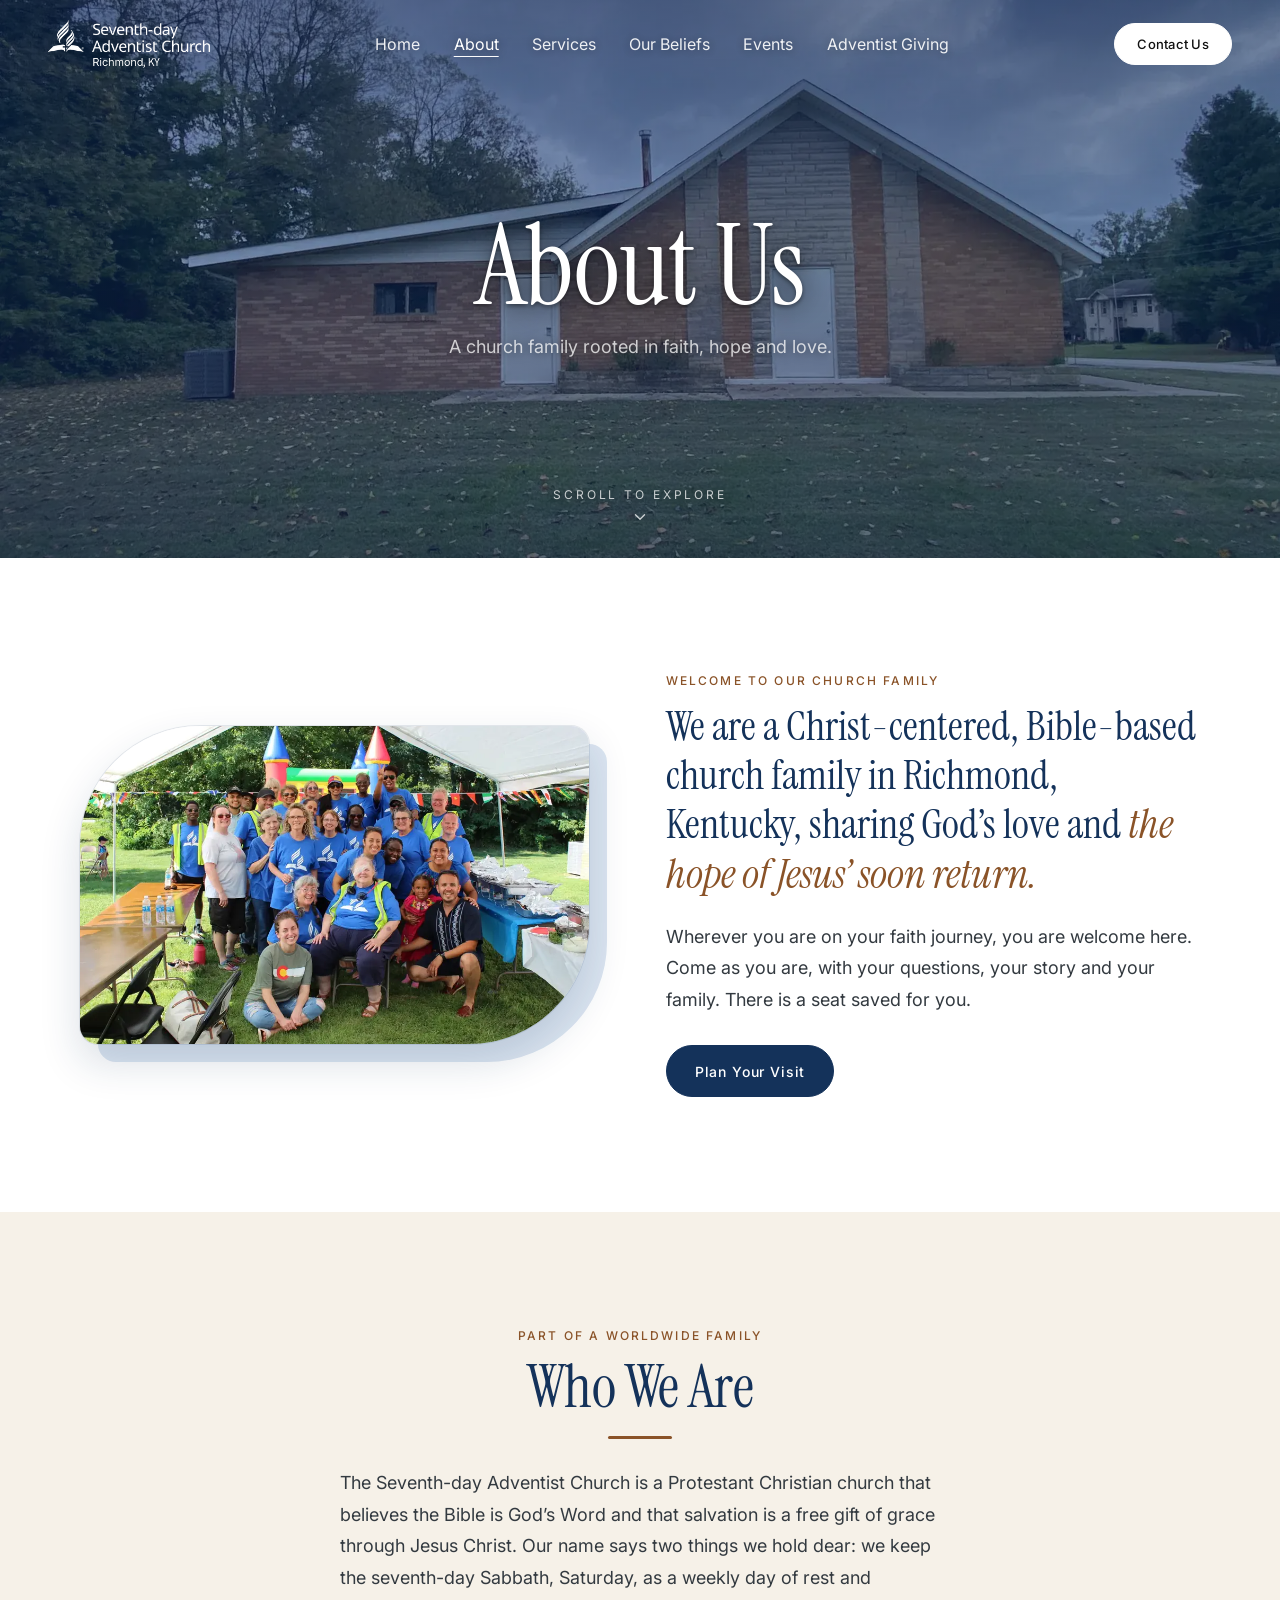
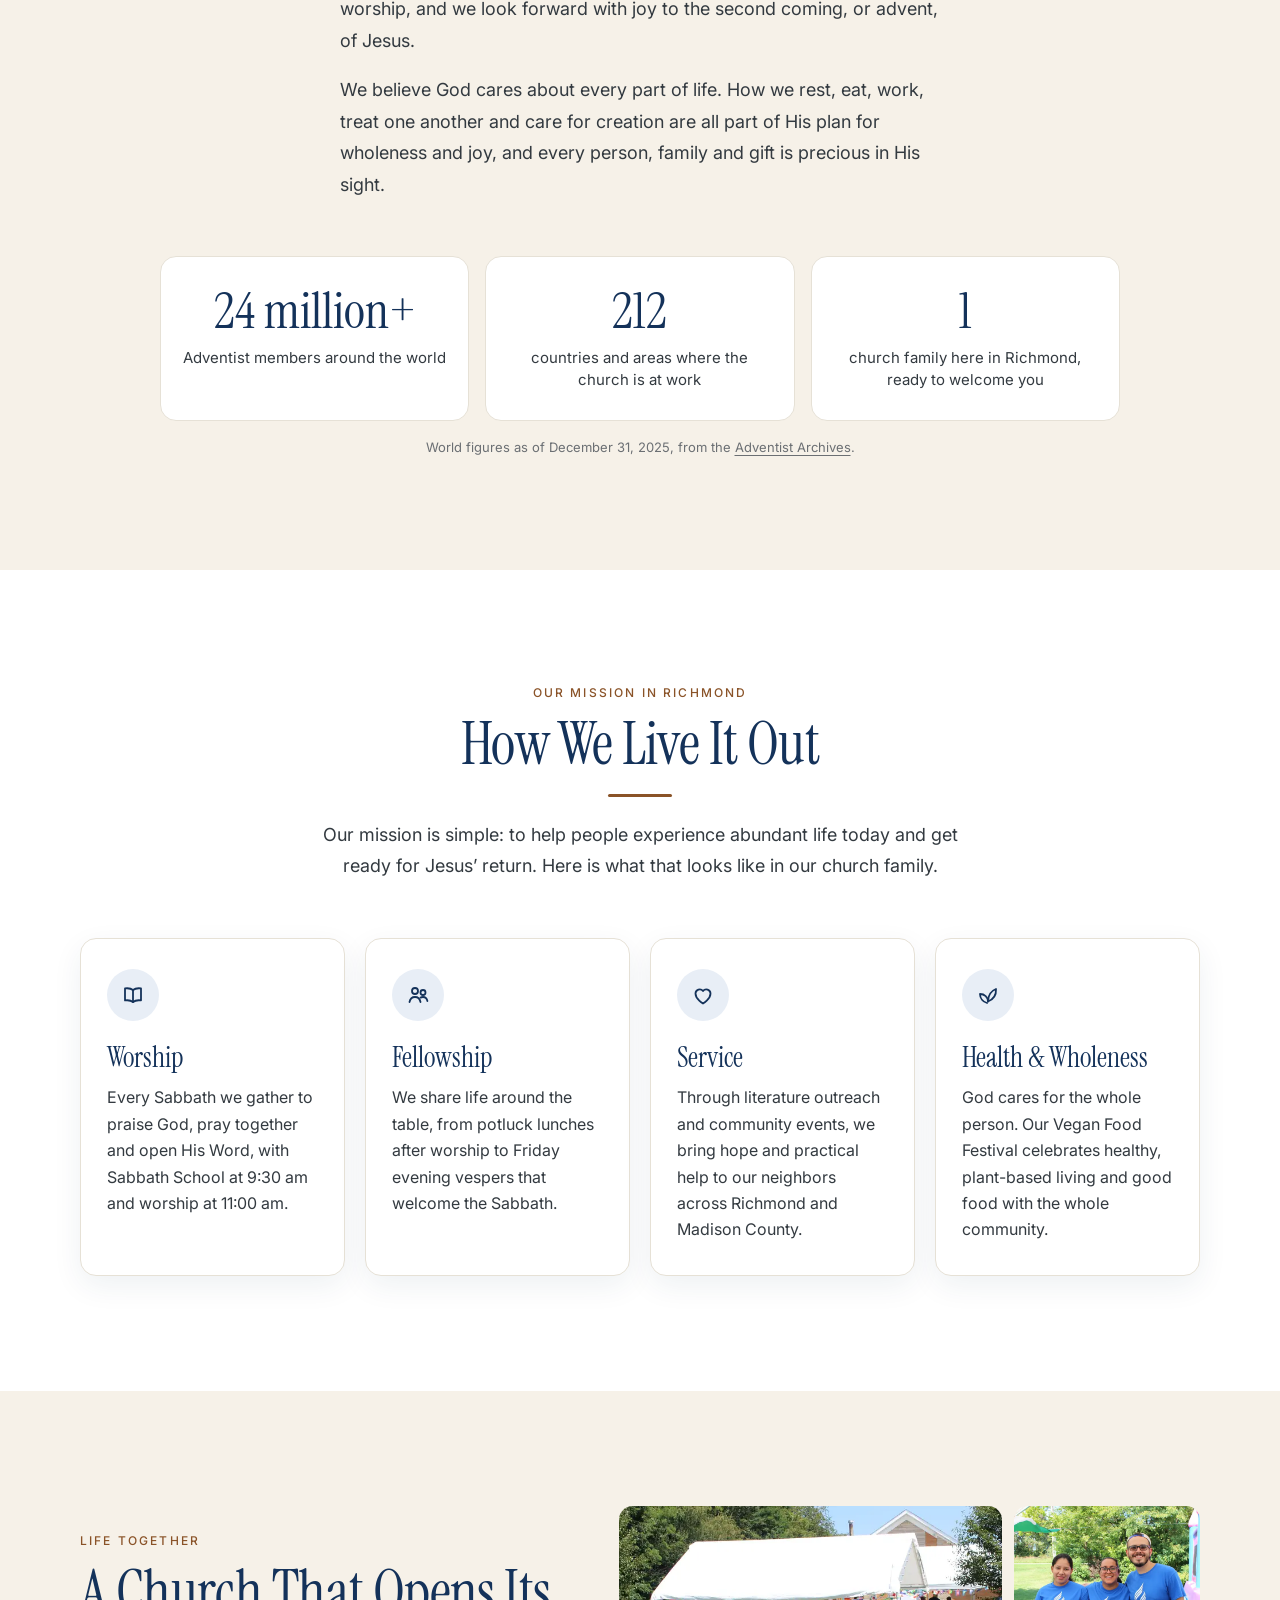
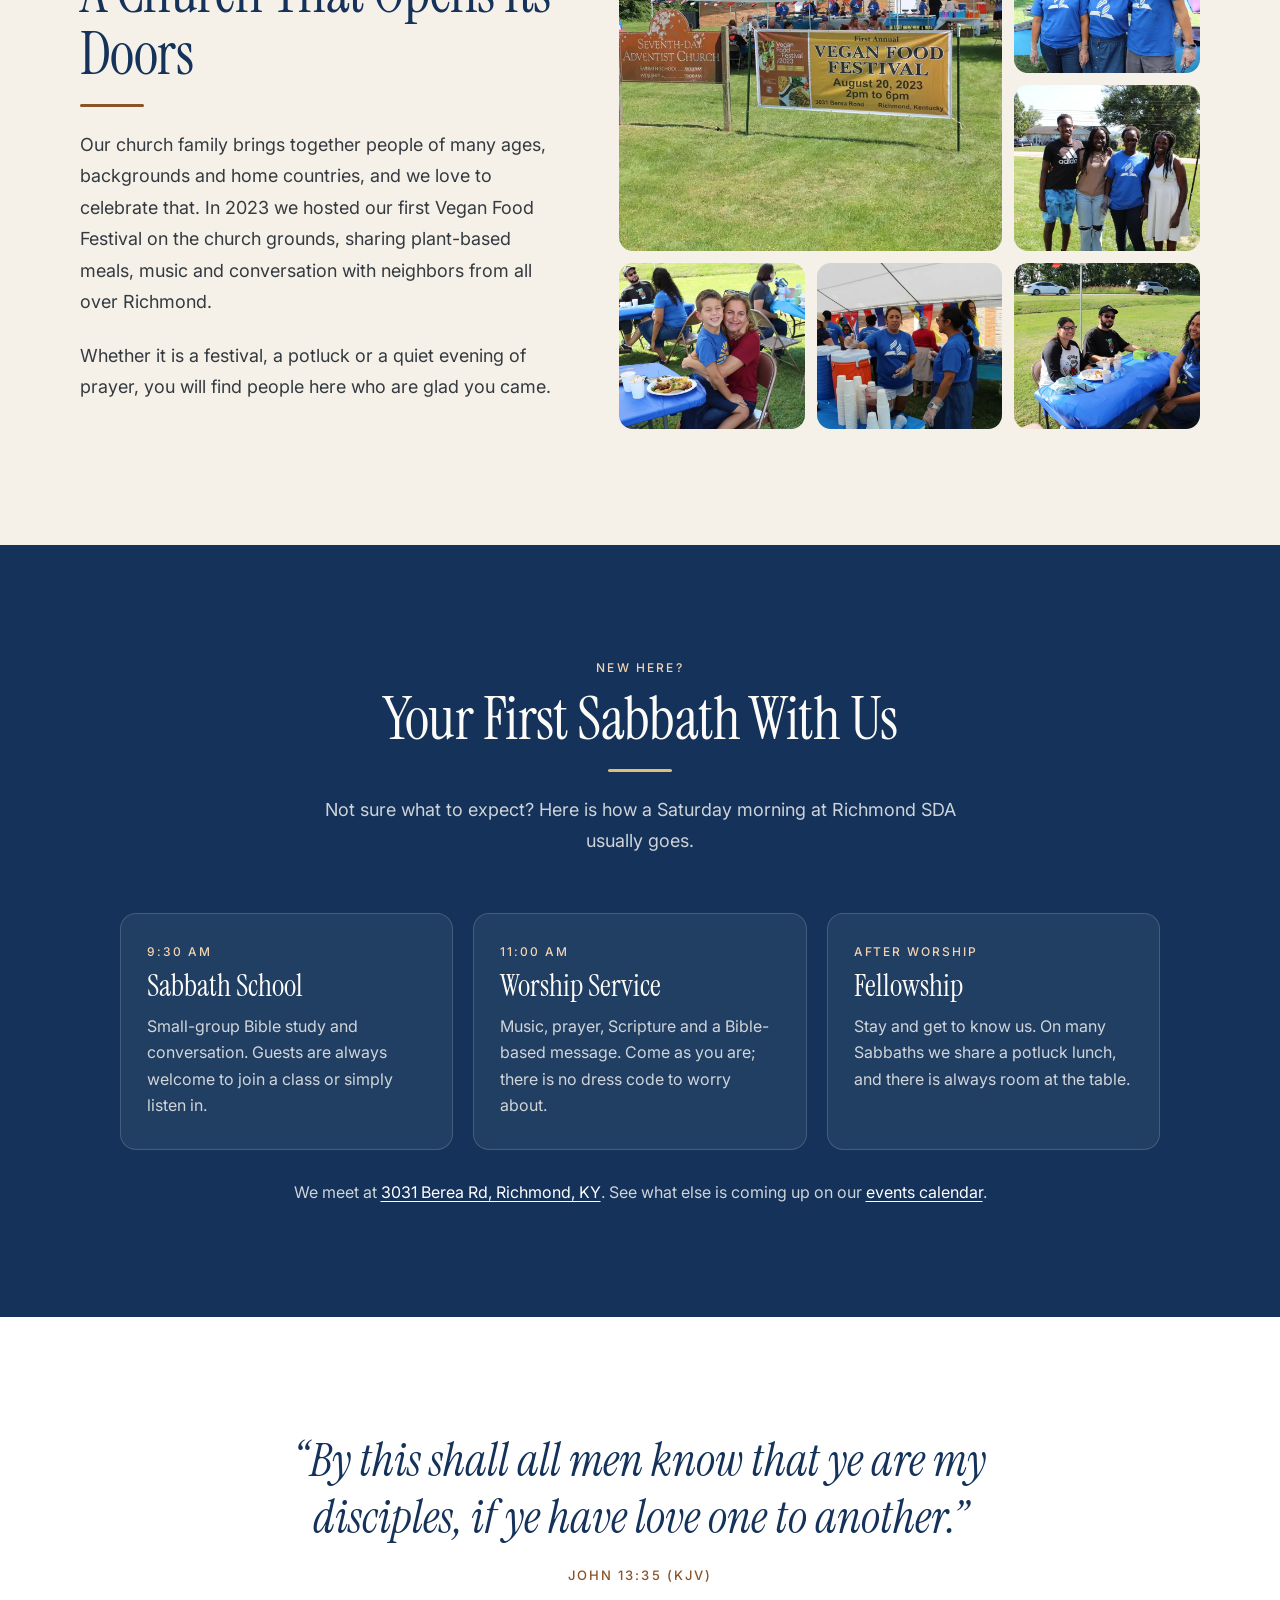
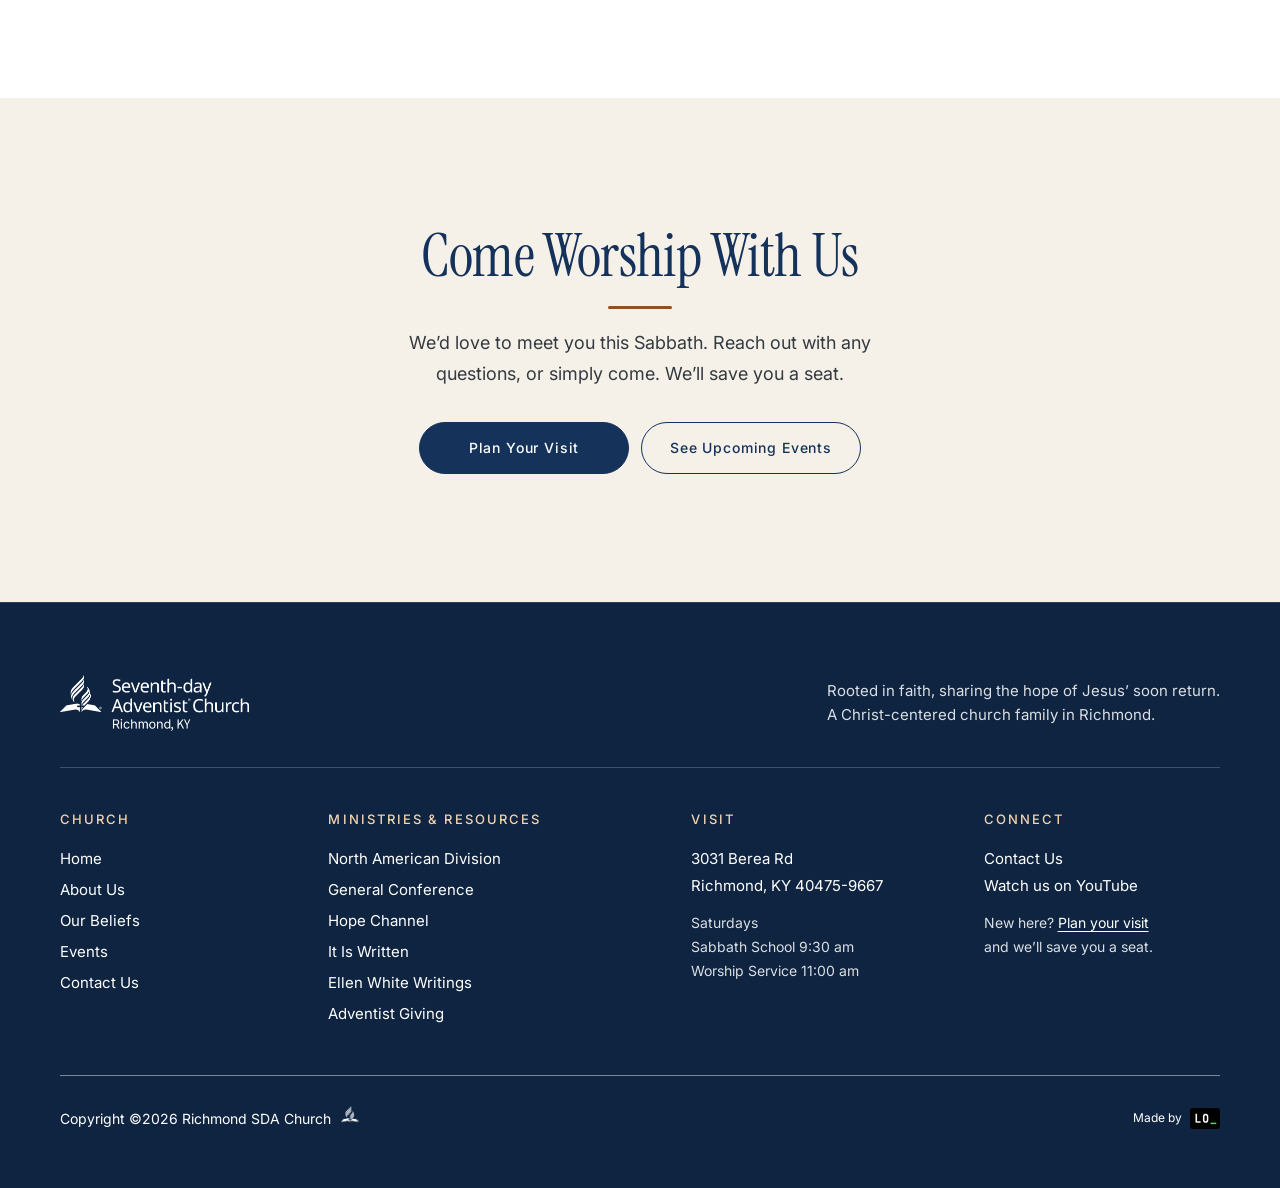
==== about.html @ 931dac27 "mh first commit" ====
<!DOCTYPE html>
<html lang="en">
<head>
  <meta charset="UTF-8">
  <meta name="viewport" content="width=device-width, initial-scale=1">
  <link rel="icon" href="favicon.ico" sizes="48x48">
  <link rel="icon" href="img/icons/favicon-32.png" type="image/png" sizes="32x32">
  <link rel="icon" href="img/icons/icon-192.png" type="image/png" sizes="192x192">
  <link rel="apple-touch-icon" href="img/icons/apple-touch-icon.png">
  <link rel="manifest" href="site.webmanifest">
  <meta name="theme-color" content="#14325a">
  <!-- Link previews (Facebook, WhatsApp, iMessage, X, LinkedIn…).
       When the site has its web address, put the full address in front of the image path,
       e.g. content="https://www.yourchurch.org/img/og/og-about.jpg", and add <meta property="og:url" content="(full page address)">. -->
  <meta property="og:type" content="website">
  <meta property="og:site_name" content="Richmond Seventh-day Adventist Church">
  <meta property="og:locale" content="en_US">
  <meta property="og:title" content="About Us | Richmond Seventh-day Adventist Church">
  <meta property="og:description" content="Get to know the Richmond Seventh-day Adventist Church in Richmond, KY: a Christ-centered, Bible-based church family. Learn who we are, what we value and what to expect on your first Sabbath visit.">
  <meta property="og:image" content="img/og/og-about.jpg">
  <meta property="og:image:type" content="image/jpeg">
  <meta property="og:image:width" content="1200">
  <meta property="og:image:height" content="630">
  <meta property="og:image:alt" content="Members of the Richmond SDA Church in blue shirts, with the words A church family rooted in faith">
  <meta name="twitter:card" content="summary_large_image">
  <meta name="twitter:title" content="About Us | Richmond Seventh-day Adventist Church">
  <meta name="twitter:description" content="Get to know the Richmond Seventh-day Adventist Church in Richmond, KY: a Christ-centered, Bible-based church family. Learn who we are, what we value and what to expect on your first Sabbath visit.">
  <meta name="twitter:image" content="img/og/og-about.jpg">
  <meta name="twitter:image:alt" content="Members of the Richmond SDA Church in blue shirts, with the words A church family rooted in faith">
  <title>About Us | Richmond Seventh-day Adventist Church</title>
  <meta name="description" content="Get to know the Richmond Seventh-day Adventist Church in Richmond, KY: a Christ-centered, Bible-based church family. Learn who we are, what we value and what to expect on your first Sabbath visit.">

  <link rel="preconnect" href="https://fonts.googleapis.com">
  <link rel="preconnect" href="https://fonts.gstatic.com" crossorigin>
  <link rel="stylesheet" href="https://fonts.googleapis.com/css2?family=Instrument+Serif:ital,wght@0,400;1,400&amp;display=swap">
  <link rel="stylesheet" href="https://fonts.googleapis.com/css2?family=Dancing+Script:ital,wght@0,400&amp;display=swap">
  <link rel="stylesheet" href="https://fonts.googleapis.com/css2?family=Inter:ital,wght@0,300;0,400;0,500&amp;display=swap">

  <!-- Background photo: preload so it paints with the headline -->
  <link rel="preload" as="image" href="img/richmond-church-exterior.webp" imagesrcset="img/richmond-church-exterior-960.webp 960w, img/richmond-church-exterior.webp 1920w" imagesizes="100vw" type="image/webp">

  <style>
    *, *::before, *::after { box-sizing: border-box; margin: 0; padding: 0; }

    :root {
      --white: #fff;
      --white-75: rgba(255, 255, 255, .75);
      --gutter: clamp(24px, 4vw, 48px);
      --font-display: "Instrument Serif", Georgia, serif;
      --font-brand: "Dancing Script", cursive;
      --font-ui: "Inter", system-ui, -apple-system, "Segoe UI", sans-serif;
      --ease: cubic-bezier(.2, .7, .2, 1);
    }

    body {
      background: #000;
      color: var(--white);
      font-family: var(--font-ui);
      -webkit-font-smoothing: antialiased;
    }

    .visually-hidden {
      position: absolute; width: 1px; height: 1px; overflow: hidden;
      clip-path: inset(50%); white-space: nowrap;
    }

    /* Visible keyboard focus everywhere */
    :focus-visible { outline: 2px solid var(--white); outline-offset: 4px; border-radius: 999px; }

    /* ================================================================
       HERO
       ================================================================ */
    .hero {
      position: relative;
      isolation: isolate;
      min-height: 100vh;
      min-height: 100svh;               /* grows on short screens instead of clipping text */
      display: flex;
      flex-direction: column;
      overflow: hidden;
    }

    /* Background photo + 20% black layer */
    .hero__media { position: absolute; inset: 0; z-index: -1; }
    .hero__media picture,
    .hero__media img {
      display: block;
      width: 100%;
      height: 100%;
      object-fit: cover;
      object-position: center;
    }
    .hero__media::after {
      content: "";
      position: absolute;
      inset: 0;
      /* Transparent blue overlay: a little deeper at the top (nav) and
         bottom, lighter in the middle so the sanctuary still shows */
      background:
        linear-gradient(180deg,
          rgba(10, 35, 85, .62) 0%,
          rgba(16, 55, 120, .42) 45%,
          rgba(10, 30, 75, .66) 100%);
    }

    /* ---------- Navigation ---------- */
    .nav {
      display: flex;
      align-items: center;
      justify-content: space-between;
      gap: 24px;
      padding: 20px var(--gutter);
    }
    .nav__brand {
      font-family: var(--font-brand);
      font-weight: 400;
      font-size: 32px;
      line-height: 1;
      color: var(--white);
      text-decoration: none;
      text-shadow: 0 1px 12px rgba(0, 0, 0, .35);
      display: inline-flex;
      align-items: center;
    }
    .nav__brand img {
      display: block;
      height: clamp(36px, 4.2vw, 48px);
      width: auto;
      filter: drop-shadow(0 1px 8px rgba(0, 0, 0, .35));
    }
    .nav__links {
      display: flex;
      gap: clamp(20px, 2.6vw, 36px);
      list-style: none;
    }
    .nav__links a {
      font-size: 16px;
      font-weight: 400;
      color: var(--white);
      text-decoration: none;
      opacity: .9;
      text-shadow: 0 1px 10px rgba(0, 0, 0, .4);
      transition: opacity .2s ease;
    }
    .nav__links a:hover { opacity: 1; text-decoration: underline; text-underline-offset: 6px; }

    .btn {
      display: inline-flex;
      align-items: center;
      justify-content: center;
      min-height: 48px;
      padding: 0 28px;
      border-radius: 999px;
      font-family: var(--font-ui);
      font-size: 14px;
      font-weight: 500;
      letter-spacing: .06em;
      text-decoration: none;
      white-space: nowrap;
      cursor: pointer;
      transition: transform .2s ease, background-color .2s ease, box-shadow .2s ease;
    }
    .btn:active { transform: scale(.97); }
    .btn--white { background: var(--white); color: #111; border: 1px solid var(--white); }
    .btn--white:hover { box-shadow: 0 8px 28px rgba(255, 255, 255, .28); }
    .btn--glass {
      background: rgba(255, 255, 255, .12);
      color: var(--white);
      border: 1px solid rgba(255, 255, 255, .35);
      -webkit-backdrop-filter: blur(14px) saturate(140%);
      backdrop-filter: blur(14px) saturate(140%);
    }
    .btn--glass:hover { background: rgba(255, 255, 255, .2); }
    .nav__cta { min-height: 42px; padding: 0 22px; font-size: 13px; letter-spacing: .02em; }

    .nav__toggle {
      display: none;
      width: 44px; height: 44px;
      align-items: center; justify-content: center;
      border: 1px solid rgba(255, 255, 255, .35);
      border-radius: 999px;
      background: rgba(255, 255, 255, .12);
      -webkit-backdrop-filter: blur(14px);
      backdrop-filter: blur(14px);
      color: var(--white);
      cursor: pointer;
    }
    .nav__toggle svg { width: 20px; height: 20px; }

    /* ---------- Centre content ---------- */
    .hero__content {
      flex: 1;
      display: flex;
      flex-direction: column;
      align-items: center;
      justify-content: center;
      text-align: center;
      padding: 40px var(--gutter) 96px;
    }
    .hero__pill {
      display: inline-flex;
      align-items: center;
      gap: 10px;
      margin-bottom: 28px;
      padding: 8px 18px;
      border-radius: 999px;
      border: 1px solid rgba(255, 255, 255, .35);
      background: rgba(255, 255, 255, .12);
      -webkit-backdrop-filter: blur(14px);
      backdrop-filter: blur(14px);
      font-size: 13px;
      font-weight: 400;
      letter-spacing: .02em;
    }
    .hero__pill-dot { width: 6px; height: 6px; border-radius: 50%; background: var(--white); box-shadow: 0 0 10px var(--white); }

    .hero__title {
      max-width: 1024px;
      font-family: var(--font-display);
      font-weight: 400;
      font-size: 48px;                                       /* mobile */
      line-height: .95;
      letter-spacing: -.01em;
      color: var(--white);
      /* soft white glow + a faint shadow so it reads over the bright wood */
      text-shadow: 0 2px 4px rgba(0, 0, 0, .45), 0 4px 24px rgba(0, 0, 0, .55), 0 0 60px rgba(0, 0, 0, .3);
    }
    .hero__title em { display: block; font-style: italic; }
    @media (min-width: 640px)  { .hero__title { font-size: clamp(72px, 10vw, 96px); } }   /* tablet */
    @media (min-width: 1024px) { .hero__title { font-size: 120px; } }                     /* desktop */

    .hero__text {
      max-width: 576px;
      margin-top: 28px;
      font-size: 16px;
      font-weight: 400;
      line-height: 1.65;
      color: var(--white-75);
      /* layered shadow keeps 75% white readable over the busy sanctuary photo */
      text-shadow: 0 1px 2px rgba(0, 0, 0, .55), 0 2px 18px rgba(0, 0, 0, .65);
    }
    @media (min-width: 640px) { .hero__text { font-size: 18px; } }

    .hero__actions {
      display: flex;
      flex-wrap: wrap;
      justify-content: center;
      gap: 14px;
      margin-top: 36px;
    }

    .hero__scroll {
      position: absolute;
      left: 50%;
      bottom: 28px;
      translate: -50% 0;
      font-size: 12px;
      letter-spacing: .24em;
      text-transform: uppercase;
      color: var(--white-75);
      text-shadow: 0 1px 10px rgba(0, 0, 0, .5);
    }

    /* ---------- Mobile menu ---------- */
    .menu {
      position: fixed;
      inset: 0;
      z-index: 50;
      display: flex;
      flex-direction: column;
      padding: 20px var(--gutter) 40px;
      background: rgba(0, 0, 0, .82);
      -webkit-backdrop-filter: blur(18px);
      backdrop-filter: blur(18px);
      opacity: 0;
      visibility: hidden;
      transition: opacity .3s ease, visibility 0s linear .3s;
    }
    .menu.is-open { opacity: 1; visibility: visible; transition: opacity .3s ease; }
    .menu__top { display: flex; align-items: center; justify-content: space-between; }
    .menu__links {
      flex: 1;
      display: flex;
      flex-direction: column;
      justify-content: center;
      gap: 22px;
      list-style: none;
    }
    .menu__links a {
      font-family: var(--font-display);
      font-size: 40px;
      line-height: 1;
      color: var(--white);
      text-decoration: none;
    }
    .menu .btn { align-self: flex-start; }

    /* ---------- Responsive ---------- */
    @media (max-width: 980px) {
      .nav__links, .nav__cta { display: none; }
      .nav__toggle { display: inline-flex; }
    }
    @media (max-width: 560px) {
      .hero__actions { flex-direction: column; align-items: stretch; width: 100%; max-width: 360px; }
      .hero__actions .btn { width: 100%; white-space: normal; text-align: center; }
      .hero__content { padding-bottom: 88px; }
    }
    @media (max-height: 640px) {
      .hero__content { justify-content: flex-start; padding-top: 24px; }
    }

    /* ================================================================
       HOME SECTIONS (About Us · Church Services parallax · Our Beliefs)
       ================================================================ */
    :root {
      --navy: #14325a;                 /* blue of the church sign: headings and buttons */
      --navy-hover: #1d4475;
      --wood: #8a5328;                 /* warm wood accent (ornament) — AA on white */
      --cream: #f6f1e8;                /* soft warm background */
      --charcoal: #333a40;
      --deep-glass: rgba(14, 30, 52, .84);
      --measure: 60ch;
    }
    .site { background: #fff; color: var(--charcoal); }
    .site :focus-visible { outline: 2px solid currentColor; outline-offset: 3px; border-radius: 4px; }

    /* Centered text blocks */
    .block { padding: clamp(64px, 8vw, 112px) 24px; text-align: center; }
    .block--cream { background: var(--cream); }
    .block__inner { max-width: 720px; margin: 0 auto; }
    .block h2 {
      display: inline-flex; flex-direction: column; align-items: center; gap: 18px;
      font-family: var(--font-display); font-weight: 400;
      font-size: clamp(40px, 4.6vw, 60px); line-height: 1.05; letter-spacing: -.01em;
      color: var(--navy);
    }
    /* Accent: short warm-wood bar centered below each title */
    .block h2::after { content: ""; display: block; width: 64px; height: 3px; border-radius: 999px; background: var(--wood); }
    .block__inner > p { max-width: var(--measure); margin: 24px auto 0; font-size: 18px; line-height: 1.75; }
    .block .btn { margin-top: 32px; }

    .btn--navy-outline { background: transparent; color: var(--navy); border: 1.5px solid var(--navy); }
    .btn--navy-outline:hover { background: var(--navy); color: #fff; }
    .btn--lg { min-height: 52px; padding: 0 28px; font-weight: 500; }

    /* Parallax */
    .parallax {
      position: relative; overflow: hidden; isolation: isolate;
      min-height: clamp(460px, 62vh, 620px);
      display: flex; align-items: center;
      padding: 48px clamp(16px, 5vw, 64px);
    }
    .parallax__img {
      position: absolute; left: 0; right: 0; top: -15%; height: 130%; z-index: -1;
      width: 100%; object-fit: cover; object-position: center 62%;
      will-change: transform;
    }
    /* Transparent blue overlay (same as the hero) */
    .parallax::after {
      content: "";
      position: absolute; inset: 0; z-index: -1;
      background:
        linear-gradient(180deg,
          rgba(10, 35, 85, .62) 0%,
          rgba(16, 55, 120, .42) 45%,
          rgba(10, 30, 75, .66) 100%);
      pointer-events: none;
    }
    .parallax__box {
      max-width: 540px; width: 100%;
      background: var(--deep-glass);
      -webkit-backdrop-filter: blur(2px); backdrop-filter: blur(2px);
      border: 2px solid #fff;
      border-radius: 14px;
      color: #fff; padding: clamp(28px, 3.4vw, 44px);
      text-align: center;
    }
    .parallax--right { justify-content: flex-end; }
    .parallax--right .parallax__box { margin-right: clamp(0px, 8vw, 140px); }
    .parallax--left  .parallax__box { margin-left:  clamp(0px, 8vw, 140px); }
    .parallax__box h2 {
      font-family: var(--font-display); font-weight: 400;
      font-size: clamp(32px, 3.4vw, 44px); line-height: 1.1; color: #fff;
    }
    .schedule { margin-top: 22px; font-size: 18px; line-height: 1.75; }
    .schedule dt { margin-bottom: 4px; font-size: 13px; font-weight: 500; letter-spacing: .18em; text-transform: uppercase; color: #f3d3b0; }
    .schedule dd { margin: 0; }
    .btn--light { background: #fff; color: #111; border: 1px solid #fff; }
    .btn--light:hover { box-shadow: 0 8px 28px rgba(255, 255, 255, .28); }
    .parallax__btn { margin-top: 24px; }

    @media (max-width: 767px) {
      .parallax { justify-content: center; }
      .parallax .parallax__box { margin: 0; }
    }
    @media (max-width: 560px) {
      .btn--lg { white-space: normal; text-align: center; height: auto; padding: 12px 20px; }
    }

    /* ---------- Events (carousel of cards on the sign's blue) ---------- */
    .events { background: var(--navy); color: #fdfbf7; padding: clamp(80px, 9vw, 110px) 0; }
    .events__inner { max-width: 1280px; margin: 0 auto; padding: 0 40px; }
    .kicker {
      display: inline-block; margin: 0 0 14px;
      font-size: 12px; font-weight: 500; letter-spacing: .18em; text-transform: uppercase;
      color: #f3d3b0;
    }
    .events__head { display: flex; align-items: flex-end; justify-content: space-between; gap: 32px; margin-bottom: 48px; }
    .events__heading {
      font-family: var(--font-display); font-weight: 400;
      font-size: clamp(40px, 4.6vw, 60px); line-height: 1.05; letter-spacing: -.01em; color: #fdfbf7;
    }
    .events__copy { margin-top: 16px; max-width: 520px; font-size: 16px; line-height: 1.65; color: rgba(253, 251, 247, .78); }
    .events__controls { display: flex; gap: 10px; flex: 0 0 auto; }
    .round-btn {
      display: grid; place-items: center;
      width: 44px; height: 44px; border-radius: 50%;
      background: transparent; color: #fdfbf7; border: 1.5px solid rgba(253, 251, 247, .45);
      cursor: pointer; transition: background .25s ease, color .25s ease, border-color .25s ease, opacity .25s ease;
    }
    .round-btn svg { width: 18px; height: 18px; }
    .round-btn:hover { background: #fdfbf7; color: var(--navy); border-color: #fdfbf7; }
    .round-btn:disabled { opacity: .35; cursor: default; background: transparent; color: #fdfbf7; border-color: rgba(253, 251, 247, .45); }
    .events :focus-visible { outline: 2px solid #fff; outline-offset: 3px; }

    .events-track {
      display: flex; gap: 24px; list-style: none;
      overflow-x: auto; scroll-snap-type: x mandatory; scroll-behavior: smooth;
      padding-bottom: 8px; scrollbar-width: none;
    }
    .events-track::-webkit-scrollbar { display: none; }
    .event-card {
      flex: 0 0 auto; width: calc((100% - 72px) / 4);
      scroll-snap-align: start;
      background: rgba(253, 251, 247, .06);
      border: 1px solid rgba(253, 251, 247, .14);
      border-radius: 18px; overflow: hidden;
      transition: transform .3s ease, border-color .3s ease;
    }
    .event-card:hover { transform: translateY(-4px); border-color: rgba(253, 251, 247, .3); }
    .event-card__media { position: relative; height: 190px; }
    .event-card__media img { display: block; width: 100%; height: 100%; object-fit: cover; }
    .event-card__badge {
      position: absolute; top: 14px; left: 14px;
      padding: 5px 13px; border-radius: 999px;
      background: #e2bd78; color: #1a1a17;
      font-size: 11px; font-weight: 500; letter-spacing: .06em; text-transform: uppercase;
    }
    .event-card__body { padding: 22px 22px 26px; }
    .event-card__when { display: block; margin-bottom: 8px; font-size: 11.5px; font-weight: 500; letter-spacing: .1em; text-transform: uppercase; color: #f3d3b0; }
    .event-card__title { margin-bottom: 10px; font-family: var(--font-display); font-weight: 400; font-size: 26px; line-height: 1.15; color: #fdfbf7; }
    .event-card__copy { font-size: 14px; line-height: 1.6; color: rgba(253, 251, 247, .74); }
    .events__cta { margin-top: 48px; text-align: center; }
    .btn--outline-light { background: transparent; color: #fdfbf7; border: 1.5px solid rgba(253, 251, 247, .55); }
    .btn--outline-light:hover { background: #fdfbf7; color: var(--navy); border-color: #fdfbf7; }

    @media (max-width: 1100px) { .event-card { width: calc((100% - 48px) / 3); } }
    @media (max-width: 860px)  { .event-card { width: calc((100% - 24px) / 2); } }
    @media (max-width: 720px) {
      .events__inner { padding: 0 24px; }
      .events__head { flex-direction: column; align-items: flex-start; gap: 20px; }
      .events__controls { align-self: flex-end; }
    }
    @media (max-width: 560px)  { .event-card { width: 84%; } }
    @media (prefers-reduced-motion: reduce) { .events-track { scroll-behavior: auto; } .event-card { transition: none; } }

    /* ---------- Footer: brand row + 4 columns + bottom line ---------- */
    .footer {
      background: #0e2441; color: #fff;          /* a shade darker than the Events section above */
      font-size: 15px; line-height: 1.8;
      padding: 72px 24px 48px;
      border-top: 1px solid rgba(255, 255, 255, .12);
    }
    .footer__inner { max-width: 1160px; margin: 0 auto; }
    .footer__brand, .footer__bottom { display: flex; flex-wrap: wrap; align-items: center; justify-content: space-between; }
    .footer__brand { gap: 16px 32px; padding-bottom: 36px; border-bottom: 1px solid rgba(255, 255, 255, .2); }
    .footer__logo { display: inline-block; border-radius: 6px; }
    .footer__logo img { display: block; height: 56px; width: auto; }
    .footer__brand p { font-size: 15px; line-height: 1.6; color: rgba(255, 255, 255, .85); }
    .footer__grid { display: grid; gap: 36px 32px; grid-template-columns: 1fr; padding-top: 40px; }
    @media (min-width: 600px) { .footer__grid { grid-template-columns: repeat(2, minmax(0, 1fr)); } }
    @media (min-width: 960px) { .footer__grid { grid-template-columns: 1fr 1.4fr 1.1fr 1fr; } }
    .footer__heading { margin-bottom: 14px; font-size: 13px; font-weight: 500; letter-spacing: .16em; text-transform: uppercase; color: #f3d3b0; }
    .footer ul { list-style: none; }
    .footer li + li { margin-top: 4px; }
    .footer a { color: #fff; text-decoration: none; }
    .footer a:hover { text-decoration: underline; text-underline-offset: 3px; }
    .footer a.remove-decoration, .footer a.remove-decoration:hover { text-decoration: none; }
    .footer address { font-style: normal; }
    .footer__note { margin-top: 12px; font-size: 14px; line-height: 1.7; color: rgba(255, 255, 255, .85); }
    .footer__note a { text-decoration: underline; text-underline-offset: 3px; }
    .footer__bottom { gap: 8px 24px; margin-top: 48px; padding-top: 20px; border-top: 1px solid rgba(255, 255, 255, .45); }
    .footer__copy { display: flex; align-items: center; gap: 10px; font-size: 14px; }
    .footer__mark { width: 21px; height: 24px; overflow: hidden; flex: none; }
    .footer__mark img { display: block; height: 24px; width: auto; max-width: none; }
    .footer__made { font-size: 12px; margin-left: auto; }
    .footer__credit { display: inline-flex; align-items: center; gap: 8px; min-height: 44px; line-height: 1; color: rgba(255, 255, 255, .85); transition: opacity .2s ease; }
    .footer__credit-text, .footer__credit picture { display: block; }
    .footer__credit img { display: block; width: 30px; height: auto; border-radius: 3px; }
    .footer__credit:hover { opacity: .8; }
    .footer :focus-visible { outline: 2px solid #fff; outline-offset: 3px; border-radius: 4px; }
    @media (max-width: 599px) { .footer__made { flex-basis: 100%; margin-left: 0; text-align: center; } }

    /* ---------- Single entrance: fade + rise ---------- */
    .reveal {
      opacity: 0;
      transform: translateY(18px);
      animation: hero-in .9s var(--ease) forwards;
    }
    .reveal--2 { animation-delay: .08s; }
    .reveal--3 { animation-delay: .16s; }
    .reveal--4 { animation-delay: .24s; }
    @keyframes hero-in { to { opacity: 1; transform: none; } }

    @media (prefers-reduced-motion: reduce) {
      .reveal { opacity: 1; transform: none; animation: none; }
      .menu, .btn, .nav__links a { transition: none; }
    }

    /* ================================================================
       INNER PAGES (banner · invitation)
       ================================================================ */
    .page-hero {
      position: relative; isolation: isolate; overflow: hidden;
      min-height: clamp(420px, 62vh, 600px);
      display: flex; flex-direction: column;
    }
    .page-hero .hero__media img { object-position: center 55%; }
    .page-hero__content {
      flex: 1; display: flex; flex-direction: column; align-items: center; justify-content: center;
      text-align: center; padding: 24px var(--gutter) 104px;
    }
    .page-hero h1 {
      font-family: var(--font-display); font-weight: 400;
      font-size: clamp(56px, 9vw, 112px); line-height: 1; letter-spacing: -.01em; color: #fff;
      text-shadow: 0 2px 4px rgba(0, 0, 0, .45), 0 4px 24px rgba(0, 0, 0, .55), 0 0 60px rgba(0, 0, 0, .3);
    }
    .page-hero__sub { margin-top: 14px; font-size: clamp(16px, 1.6vw, 18px); color: var(--white-75); text-shadow: 0 1px 10px rgba(0, 0, 0, .5); }
    .scroll-cue {
      position: absolute; left: 50%; bottom: 24px; translate: -50% 0;
      display: inline-flex; flex-direction: column; align-items: center; gap: 6px;
      padding: 8px 12px; border-radius: 8px;
      font-size: 12px; letter-spacing: .24em; text-transform: uppercase; white-space: nowrap;
      color: var(--white-75); text-decoration: none; text-shadow: 0 1px 10px rgba(0, 0, 0, .5);
    }
    .scroll-cue:hover { color: #fff; }
    .scroll-cue svg { animation: cue-float 2.4s ease-in-out 2; }
    @keyframes cue-float { 0%, 100% { transform: translateY(0); } 50% { transform: translateY(5px); } }

    .nav__links a[aria-current="page"] { opacity: 1; text-decoration: underline; text-underline-offset: 6px; }
    .menu__links a[aria-current="page"] { text-decoration: underline; text-decoration-thickness: 2px; text-underline-offset: 8px; }

    .bl-cta { padding: clamp(80px, 10vw, 136px) 24px; text-align: center; }
    .bl-cta h2 {
      display: inline-flex; flex-direction: column; align-items: center; gap: 18px;
      font-family: var(--font-display); font-weight: 400;
      font-size: clamp(40px, 4.6vw, 60px); line-height: 1.05; letter-spacing: -.01em; color: var(--navy);
    }
    .bl-cta h2::after { content: ""; display: block; width: 64px; height: 3px; border-radius: 999px; background: var(--wood); }
    .bl-cta > p { max-width: 46ch; margin: 18px auto 0; font-size: 18px; line-height: 1.75; }
    .bl-cta__actions { margin-top: 32px; display: flex; flex-wrap: wrap; justify-content: center; gap: 12px; }
    .bl-cta__actions .btn { min-width: 210px; }
    .btn--navy { background: var(--navy); color: #fff; border: 1.5px solid var(--navy); }
    .btn--navy:hover { background: var(--navy-hover); border-color: var(--navy-hover); box-shadow: 0 8px 24px rgba(20, 50, 90, .25); }
    @media (max-width: 560px) { .bl-cta__actions .btn { width: 100%; } }
    @media (prefers-reduced-motion: reduce) { .scroll-cue svg { animation: none; } }

    /* ================================================================
       ABOUT PAGE (intro · who we are · how we live it · life together · first visit · verse)
       ================================================================ */
    .ab-section { padding: clamp(72px, 9vw, 120px) 24px; }
    .ab-section--cream { background: var(--cream); }
    .ab-wrap { max-width: 1120px; margin: 0 auto; }
    .ab-head { max-width: 720px; margin: 0 auto; text-align: center; }
    .kicker--wood { color: var(--wood); }
    .ab-head .kicker, .ab-life__text .kicker, .ab-intro__text .kicker { display: block; }
    .ab-title {
      display: inline-flex; flex-direction: column; align-items: center; gap: 18px;
      font-family: var(--font-display); font-weight: 400;
      font-size: clamp(40px, 4.6vw, 60px); line-height: 1.05; letter-spacing: -.01em; color: var(--navy);
    }
    .ab-title::after { content: ""; display: block; width: 64px; height: 3px; border-radius: 999px; background: var(--wood); }
    .ab-head > p:not(.kicker) { max-width: var(--measure); margin: 22px auto 0; font-size: 18px; line-height: 1.75; }

    /* 1. Intro: photo + statement */
    .ab-intro__grid { display: grid; gap: clamp(40px, 6vw, 88px); align-items: center; }
    @media (min-width: 900px) { .ab-intro__grid { grid-template-columns: minmax(0, 1fr) minmax(0, 1.05fr); } }
    .ab-intro__media { position: relative; isolation: isolate; margin: 0; max-width: 560px; width: 100%; justify-self: center; }
    .ab-intro__media img {
      display: block; width: 100%; height: auto; aspect-ratio: 16 / 10; object-fit: cover; object-position: 50% 90%;   /* crops the white tent roof */
      border-radius: 120px 18px 120px 18px;
      /* thin ring + soft shadow so the leaf shape reads even where the photo is white (the tent) */
      box-shadow: 0 0 0 1px rgba(20, 50, 90, .10), 0 18px 40px rgba(20, 50, 90, .16);
    }
    .ab-intro__media::before {
      content: ""; position: absolute; inset: 18px -18px -18px 18px; z-index: -1;
      background: #dbe5f1; border-radius: 120px 18px 120px 18px;
    }
    .ab-intro__text { max-width: var(--measure); }
    .ab-statement {
      font-family: var(--font-display); font-weight: 400;
      font-size: clamp(30px, 3.2vw, 42px); line-height: 1.2; color: var(--navy);
    }
    .ab-statement em { color: var(--wood); }
    .ab-intro__text > p:not(.kicker) { margin-top: 22px; font-size: 18px; line-height: 1.75; }
    .ab-intro__text .btn { margin-top: 30px; }
    @media (max-width: 899px) { .ab-intro__text { justify-self: center; text-align: center; } }

    /* 2. Who we are + numbers */
    .ab-who__body { max-width: var(--measure); margin: 28px auto 0; }
    .ab-who__body p { font-size: 18px; line-height: 1.75; }
    .ab-who__body p + p { margin-top: 18px; }
    .ab-stats {
      list-style: none; max-width: 960px; margin: clamp(40px, 5vw, 56px) auto 0;
      display: grid; gap: 16px; grid-template-columns: 1fr;
    }
    @media (min-width: 700px) { .ab-stats { grid-template-columns: repeat(3, minmax(0, 1fr)); } }
    .ab-stats li {
      padding: 28px 20px; text-align: center; background: #fff;
      border: 1px solid #e6e1d6; border-radius: 16px;
    }
    .ab-stats strong { display: block; font-family: var(--font-display); font-weight: 400; font-size: clamp(40px, 4vw, 52px); line-height: 1; color: var(--navy); }
    .ab-stats span { display: block; margin-top: 10px; font-size: 15px; line-height: 1.5; color: var(--charcoal); }
    .ab-source { margin-top: 18px; text-align: center; font-size: 13px; color: #6b6f73; }
    .ab-source a { color: inherit; text-underline-offset: 3px; }

    /* 3. How we live it out: four value cards */
    .ab-values {
      list-style: none; margin-top: clamp(40px, 5vw, 56px);
      display: grid; gap: 20px; grid-template-columns: 1fr;
    }
    @media (min-width: 640px)  { .ab-values { grid-template-columns: repeat(2, minmax(0, 1fr)); } }
    @media (min-width: 1040px) { .ab-values { grid-template-columns: repeat(4, minmax(0, 1fr)); } }
    .ab-value {
      padding: 30px 26px 32px; background: #fff;
      border: 1px solid #e6e1d6; border-radius: 16px;
      box-shadow: 0 10px 30px rgba(20, 50, 90, .07);
      transition: transform .3s ease, box-shadow .3s ease;
    }
    .ab-value:hover { transform: translateY(-4px); box-shadow: 0 16px 40px rgba(20, 50, 90, .12); }
    .ab-value__icon {
      display: grid; place-items: center; width: 52px; height: 52px; margin-bottom: 20px;
      border-radius: 50%; background: #e8eef6; color: var(--navy);
    }
    .ab-value h3 { font-family: var(--font-display); font-weight: 400; font-size: 28px; line-height: 1.2; color: var(--navy); }
    .ab-value p { margin-top: 10px; font-size: 16px; line-height: 1.65; }

    /* 4. Life together: text + photo mosaic */
    .ab-life__grid { display: grid; gap: clamp(36px, 5vw, 72px); align-items: center; }
    @media (min-width: 960px) { .ab-life__grid { grid-template-columns: minmax(0, .9fr) minmax(0, 1.1fr); } }
    .ab-life__text .ab-title { align-items: flex-start; }
    .ab-life__text p:not(.kicker) { margin-top: 22px; font-size: 18px; line-height: 1.75; }
    @media (max-width: 959px) { .ab-life__text { text-align: center; } .ab-life__text .ab-title { align-items: center; } }
    .ab-mosaic {
      display: grid; gap: 12px; grid-template-columns: repeat(3, minmax(0, 1fr)); grid-auto-rows: clamp(110px, 13vw, 170px);
    }
    .ab-mosaic figure { margin: 0; overflow: hidden; border-radius: 14px; }
    .ab-mosaic figure:first-child { grid-column: span 2; grid-row: span 2; }
    .ab-mosaic img { display: block; width: 100%; height: 100%; object-fit: cover; transition: transform .6s var(--ease); }
    .ab-mosaic figure:hover img { transform: scale(1.05); }

    /* 5. Your first visit (navy band) */
    .ab-visit { background: var(--navy); color: #fdfbf7; }
    .ab-visit .ab-title { color: #fdfbf7; }
    .ab-visit .ab-head > p:not(.kicker) { color: rgba(253, 251, 247, .8); }
    .ab-visit .kicker { color: #f3d3b0; }
    .ab-visit .ab-title::after { background: #e2bd78; }
    .ab-steps {
      list-style: none; counter-reset: step; max-width: 1040px; margin: clamp(40px, 5vw, 56px) auto 0;
      display: grid; gap: 20px; grid-template-columns: 1fr;
    }
    @media (min-width: 820px) { .ab-steps { grid-template-columns: repeat(3, minmax(0, 1fr)); } }
    .ab-step {
      position: relative; padding: 30px 26px;
      background: rgba(253, 251, 247, .06); border: 1px solid rgba(253, 251, 247, .16); border-radius: 16px;
    }
    .ab-step__time { display: block; font-size: 12px; font-weight: 500; letter-spacing: .16em; text-transform: uppercase; color: #f3d3b0; }
    .ab-step h3 { margin-top: 10px; font-family: var(--font-display); font-weight: 400; font-size: 30px; line-height: 1.15; color: #fdfbf7; }
    .ab-step p { margin-top: 10px; font-size: 16px; line-height: 1.65; color: rgba(253, 251, 247, .8); }
    .ab-visit__note { margin-top: 32px; text-align: center; font-size: 16px; color: rgba(253, 251, 247, .8); }
    .ab-visit__note a { color: #fff; text-underline-offset: 3px; }

    /* 6. Verse */
    .ab-verse { max-width: 820px; margin: 0 auto; text-align: center; }
    .ab-verse blockquote p {
      font-family: var(--font-display); font-style: italic; font-weight: 400;
      font-size: clamp(30px, 3.6vw, 46px); line-height: 1.25; color: var(--navy);
    }
    .ab-verse cite { display: block; margin-top: 20px; font-style: normal; font-size: 13px; font-weight: 500; letter-spacing: .16em; text-transform: uppercase; color: var(--wood); }

    @media (prefers-reduced-motion: reduce) { .ab-value, .ab-mosaic img { transition: none; } }
  </style>
</head>
<body>

<section class="page-hero" aria-labelledby="page-title">
  <div class="hero__media" aria-hidden="true">
    <img src="img/richmond-church-exterior.webp" srcset="img/richmond-church-exterior-960.webp 960w, img/richmond-church-exterior.webp 1920w" sizes="100vw" alt="" width="1920" height="1440" fetchpriority="high" decoding="async">
  </div>

  <header>
    <nav class="nav" aria-label="Main">
      <a class="nav__brand" href="index.html"><img src="img/richmond-sda-logo-300.webp" srcset="img/richmond-sda-logo-300.webp 300w, img/richmond-sda-logo-600.webp 600w" sizes="160px" width="300" height="89" alt="Richmond Seventh-day Adventist Church — Home"></a>

      <ul class="nav__links">
        <li><a href="index.html">Home</a></li>
        <li><a href="about.html" aria-current="page">About</a></li>
        <li><a href="index.html#services">Services</a></li>
        <li><a href="beliefs.html">Our Beliefs</a></li>
        <li><a href="events.html">Events</a></li>
        <li><a href="https://adventistgiving.org/donate" target="_blank" rel="noopener noreferrer">Adventist Giving</a></li>
      </ul>

      <a class="btn btn--white nav__cta" href="contact.html">Contact Us</a>

      <button class="nav__toggle" type="button" aria-expanded="false" aria-controls="mobile-menu" aria-label="Open menu">
        <svg viewBox="0 0 24 24" fill="none" stroke="currentColor" stroke-width="1.6" stroke-linecap="round" aria-hidden="true"><path d="M4 7h16M4 12h16M4 17h16"/></svg>
      </button>
    </nav>
  </header>

  <div class="page-hero__content">
    <h1 class="reveal" id="page-title">About Us</h1>
    <p class="page-hero__sub reveal reveal--2">A church family rooted in faith, hope and love.</p>
  </div>

  <a class="scroll-cue" href="#intro">
    <span>Scroll to explore</span>
    <svg width="18" height="18" viewBox="0 0 24 24" fill="none" stroke="currentColor" stroke-width="1.8" stroke-linecap="round" stroke-linejoin="round" aria-hidden="true"><path d="M6 9l6 6 6-6"/></svg>
  </a>
</section>

<main class="site">

  <!-- 1. Intro: photo + who we are in one sentence -->
  <section class="ab-section" id="intro" aria-labelledby="intro-title">
    <div class="ab-wrap ab-intro__grid">
      <figure class="ab-intro__media">
        <img src="img/about-hero.webp" srcset="img/about-hero-960.webp 960w, img/about-hero.webp 1920w" sizes="(min-width: 900px) 560px, 92vw" alt="Members of the Richmond Seventh-day Adventist Church in blue church shirts gathered together under a tent" width="1920" height="1280" loading="lazy" decoding="async">
      </figure>
      <div class="ab-intro__text">
        <span class="kicker kicker--wood">Welcome to our church family</span>
        <h2 class="ab-statement" id="intro-title">We are a Christ-centered, Bible-based church family in Richmond, Kentucky, sharing God’s love and <em>the hope of Jesus’ soon return.</em></h2>
        <p>Wherever you are on your faith journey, you are welcome here. Come as you are, with your questions, your story and your family. There is a seat saved for you.</p>
        <a class="btn btn--navy btn--lg" href="contact.html">Plan Your Visit</a>
      </div>
    </div>
  </section>

  <!-- 2. Who we are -->
  <section class="ab-section ab-section--cream" aria-labelledby="who-title">
    <div class="ab-wrap">
      <div class="ab-head">
        <span class="kicker kicker--wood">Part of a worldwide family</span>
        <h2 class="ab-title" id="who-title">Who We Are</h2>
      </div>
      <div class="ab-who__body">
        <p>The Seventh-day Adventist Church is a Protestant Christian church that believes the Bible is God’s Word and that salvation is a free gift of grace through Jesus Christ. Our name says two things we hold dear: we keep the seventh-day Sabbath, Saturday, as a weekly day of rest and worship, and we look forward with joy to the second coming, or advent, of Jesus.</p>
        <p>We believe God cares about every part of life. How we rest, eat, work, treat one another and care for creation are all part of His plan for wholeness and joy, and every person, family and gift is precious in His sight.</p>
      </div>
      <ul class="ab-stats">
        <li><strong>24 million+</strong><span>Adventist members around the world</span></li>
        <li><strong>212</strong><span>countries and areas where the church is at work</span></li>
        <li><strong>1</strong><span>church family here in Richmond, ready to welcome you</span></li>
      </ul>
      <p class="ab-source">World figures as of December 31, 2025, from the <a href="https://www.adventistarchives.org/quick-statistics-on-the-seventh-day-adventist-church" target="_blank" rel="noopener">Adventist Archives<span class="visually-hidden"> (opens in a new tab)</span></a>.</p>
    </div>
  </section>

  <!-- 3. How we live it out -->
  <section class="ab-section" aria-labelledby="values-title">
    <div class="ab-wrap">
      <div class="ab-head">
        <span class="kicker kicker--wood">Our mission in Richmond</span>
        <h2 class="ab-title" id="values-title">How We Live It Out</h2>
        <p>Our mission is simple: to help people experience abundant life today and get ready for Jesus’ return. Here is what that looks like in our church family.</p>
      </div>
      <ul class="ab-values">
        <li class="ab-value">
          <span class="ab-value__icon"><svg width="24" height="24" viewBox="0 0 24 24" fill="none" stroke="currentColor" stroke-width="1.8" stroke-linecap="round" stroke-linejoin="round" aria-hidden="true"><path d="M12 7c-2-1.6-5-2-8-1.6v12c3-.4 6 0 8 1.6 2-1.6 5-2 8-1.6v-12c-3-.4-6 0-8 1.6z"/><path d="M12 7v12"/></svg></span>
          <h3>Worship</h3>
          <p>Every Sabbath we gather to praise God, pray together and open His Word, with Sabbath School at 9:30 am and worship at 11:00 am.</p>
        </li>
        <li class="ab-value">
          <span class="ab-value__icon"><svg width="24" height="24" viewBox="0 0 24 24" fill="none" stroke="currentColor" stroke-width="1.8" stroke-linecap="round" stroke-linejoin="round" aria-hidden="true"><circle cx="9" cy="8" r="3"/><circle cx="17" cy="9.5" r="2.5"/><path d="M3.5 19c.6-3 2.8-5 5.5-5s4.9 2 5.5 5"/><path d="M14.5 14.6c.7-.4 1.6-.6 2.5-.6 2.2 0 3.9 1.6 4.4 4"/></svg></span>
          <h3>Fellowship</h3>
          <p>We share life around the table, from potluck lunches after worship to Friday evening vespers that welcome the Sabbath.</p>
        </li>
        <li class="ab-value">
          <span class="ab-value__icon"><svg width="24" height="24" viewBox="0 0 24 24" fill="none" stroke="currentColor" stroke-width="1.8" stroke-linecap="round" stroke-linejoin="round" aria-hidden="true"><path d="M12 20.5s-7.5-4.4-7.5-10A4.2 4.2 0 0 1 12 8a4.2 4.2 0 0 1 7.5 2.5c0 5.6-7.5 10-7.5 10z"/></svg></span>
          <h3>Service</h3>
          <p>Through literature outreach and community events, we bring hope and practical help to our neighbors across Richmond and Madison County.</p>
        </li>
        <li class="ab-value">
          <span class="ab-value__icon"><svg width="24" height="24" viewBox="0 0 24 24" fill="none" stroke="currentColor" stroke-width="1.8" stroke-linecap="round" stroke-linejoin="round" aria-hidden="true"><path d="M11 20c-4-1-7-4.6-7-9 4.5 0 8 3 8 7.5"/><path d="M12 18.5C12 13 15 8 20 6c.3 5.6-2.4 10.3-8 12.5z"/></svg></span>
          <h3>Health &amp; Wholeness</h3>
          <p>God cares for the whole person. Our Vegan Food Festival celebrates healthy, plant-based living and good food with the whole community.</p>
        </li>
      </ul>
    </div>
  </section>

  <!-- 4. Life together -->
  <section class="ab-section ab-section--cream" aria-labelledby="life-title">
    <div class="ab-wrap ab-life__grid">
      <div class="ab-life__text">
        <span class="kicker kicker--wood">Life together</span>
        <h2 class="ab-title" id="life-title">A Church That Opens Its Doors</h2>
        <p>Our church family brings together people of many ages, backgrounds and home countries, and we love to celebrate that. In 2023 we hosted our first Vegan Food Festival on the church grounds, sharing plant-based meals, music and conversation with neighbors from all over Richmond.</p>
        <p>Whether it is a festival, a potluck or a quiet evening of prayer, you will find people here who are glad you came.</p>
      </div>
      <div class="ab-mosaic">
        <figure><img src="img/image-collage/collage-3723.webp" alt="A Vegan Food Festival banner next to the Seventh-day Adventist Church sign, with tents and guests behind" width="1000" height="667" loading="lazy" decoding="async" style="object-position:50% 55%"></figure>
        <figure><img src="img/image-collage/collage-3932.webp" alt="Three church members in blue shirts smiling together at the festival" width="1000" height="667" loading="lazy" decoding="async" style="object-position:55% 35%"></figure>
        <figure><img src="img/image-collage/collage-4004.webp" alt="Four young adults standing together on the church lawn" width="1000" height="667" loading="lazy" decoding="async" style="object-position:50% 35%"></figure>
        <figure><img src="img/image-collage/collage-4117.webp" alt="A mother and her son smiling at a picnic table during a church meal" width="1000" height="667" loading="lazy" decoding="async" style="object-position:35% 40%"></figure>
        <figure><img src="img/image-collage/collage-3965.webp" alt="Volunteers in blue shirts serving food under a white tent" width="1000" height="667" loading="lazy" decoding="async" style="object-position:50% 40%"></figure>
        <figure><img src="img/image-collage/collage-4122.webp" alt="Church members chatting and sharing a meal at a picnic table" width="1000" height="667" loading="lazy" decoding="async" style="object-position:50% 45%"></figure>
      </div>
    </div>
  </section>

  <!-- 5. Your first visit -->
  <section class="ab-section ab-visit" aria-labelledby="visit-title">
    <div class="ab-wrap">
      <div class="ab-head">
        <span class="kicker">New here?</span>
        <h2 class="ab-title" id="visit-title">Your First Sabbath With Us</h2>
        <p>Not sure what to expect? Here is how a Saturday morning at Richmond SDA usually goes.</p>
      </div>
      <ol class="ab-steps">
        <li class="ab-step">
          <span class="ab-step__time">9:30 am</span>
          <h3>Sabbath School</h3>
          <p>Small-group Bible study and conversation. Guests are always welcome to join a class or simply listen in.</p>
        </li>
        <li class="ab-step">
          <span class="ab-step__time">11:00 am</span>
          <h3>Worship Service</h3>
          <p>Music, prayer, Scripture and a Bible-based message. Come as you are; there is no dress code to worry about.</p>
        </li>
        <li class="ab-step">
          <span class="ab-step__time">After worship</span>
          <h3>Fellowship</h3>
          <p>Stay and get to know us. On many Sabbaths we share a potluck lunch, and there is always room at the table.</p>
        </li>
      </ol>
      <p class="ab-visit__note">We meet at <a href="https://www.google.com/maps/dir/?api=1&amp;destination=3031+Berea+Rd%2C+Richmond%2C+KY+40475" target="_blank" rel="noopener">3031 Berea Rd, Richmond, KY<span class="visually-hidden"> (directions open in a new tab)</span></a>. See what else is coming up on our <a href="events.html">events calendar</a>.</p>
    </div>
  </section>

  <!-- 6. Verse -->
  <section class="ab-section" aria-label="Scripture">
    <figure class="ab-verse">
      <blockquote><p>“By this shall all men know that ye are my disciples, if ye have love one to another.”</p></blockquote>
      <figcaption><cite>John 13:35 (KJV)</cite></figcaption>
    </figure>
  </section>

  <!-- 7. Invitation -->
  <section class="bl-cta ab-section--cream" aria-labelledby="cta-title">
    <h2 id="cta-title">Come Worship With Us</h2>
    <p>We’d love to meet you this Sabbath. Reach out with any questions, or simply come. We’ll save you a seat.</p>
    <div class="bl-cta__actions">
      <a class="btn btn--navy btn--lg" href="contact.html">Plan Your Visit</a>
      <a class="btn btn--navy-outline btn--lg" href="events.html">See Upcoming Events</a>
    </div>
  </section>

</main>

<footer class="footer">
  <div class="footer__inner">
    <div class="footer__brand">
      <a href="index.html" class="footer__logo"><img src="img/richmond-sda-logo.webp" alt="Richmond Seventh-day Adventist Church — Home" width="1500" height="445" loading="lazy"></a>
      <p>Rooted in faith, sharing the hope of Jesus’ soon return.<br>A Christ-centered church family in Richmond.</p>
    </div>

    <div class="footer__grid">
      <nav aria-labelledby="f-church">
        <h2 class="footer__heading" id="f-church">Church</h2>
        <ul>
          <li><a href="index.html">Home</a></li>
          <li><a href="about.html" aria-current="page">About Us</a></li>
          <li><a href="beliefs.html">Our Beliefs</a></li>
          <li><a href="events.html">Events</a></li>
          <li><a href="contact.html">Contact Us</a></li>
        </ul>
      </nav>
      <nav aria-labelledby="f-resources">
        <h2 class="footer__heading" id="f-resources">Ministries &amp; Resources</h2>
        <ul>
          <li><a href="https://www.nadadventist.org/" target="_blank" rel="noopener">North American Division</a></li>
          <li><a href="https://www.adventist.org/" target="_blank" rel="noopener">General Conference</a></li>
          <li><a href="https://www.hopetv.org/" target="_blank" rel="noopener">Hope Channel</a></li>
          <li><a href="https://www.itiswritten.com/" target="_blank" rel="noopener">It Is Written</a></li>
          <li><a href="https://egwwritings.org/" target="_blank" rel="noopener">Ellen White Writings</a></li>
          <li><a href="https://adventistgiving.org/donate" target="_blank" rel="noopener">Adventist Giving</a></li>
        </ul>
      </nav>
      <div>
        <h2 class="footer__heading">Visit</h2>
        <address>
          <a href="https://www.google.com/maps/dir/?api=1&amp;destination=3031+Berea+Rd%2C+Richmond%2C+KY+40475" target="_blank" rel="noopener">3031 Berea Rd<br>Richmond, KY 40475-9667<span class="visually-hidden"> (directions open in a new tab)</span></a>
        </address>
        <p class="footer__note">Saturdays<br>Sabbath School 9:30 am<br>Worship Service 11:00 am</p>
      </div>
      <div>
        <h2 class="footer__heading">Connect</h2>
        <!-- Add the church phone number here, e.g. <p><a href="tel:+1XXXXXXXXXX">(XXX) XXX-XXXX</a></p> -->
        <p><a href="contact.html">Contact Us</a></p>
        <p><a href="#">Watch us on YouTube</a></p>
        <p class="footer__note">New here? <a href="contact.html">Plan your visit</a><br>and we’ll save you a seat.</p>
      </div>
    </div>

    <div class="footer__bottom">
      <p class="footer__copy">Copyright ©2026 Richmond SDA Church
        <span class="footer__mark"><img src="img/richmond-sda-logo.webp" alt="" width="1500" height="445" loading="lazy"></span></p>
      <p class="footer__made"><a class="footer__credit remove-decoration" href="https://www.leonoliver.com/" target="_blank" rel="noopener"><span class="footer__credit-text">Made by</span><picture><source srcset="img/leonoliver-logo-30.webp 30w, img/leonoliver-logo-48.webp 48w" sizes="30px" type="image/webp"><img src="img/leonoliver-logo-30.png" srcset="img/leonoliver-logo-30.png 30w, img/leonoliver-logo-48.png 48w" sizes="30px" width="30" height="21" alt="Leon Oliver" loading="lazy" decoding="async"></picture><span class="visually-hidden"> (opens in a new tab)</span></a></p>
    </div>
  </div>
</footer>

<!-- Mobile menu -->
<div class="menu" id="mobile-menu" role="dialog" aria-modal="true" aria-label="Menu" hidden>
  <div class="menu__top">
    <a class="nav__brand" href="index.html"><img src="img/richmond-sda-logo-300.webp" srcset="img/richmond-sda-logo-300.webp 300w, img/richmond-sda-logo-600.webp 600w" sizes="160px" width="300" height="89" alt="Richmond Seventh-day Adventist Church — Home"></a>
    <button class="nav__toggle" type="button" data-menu-close aria-label="Close menu" style="display:inline-flex">
      <svg viewBox="0 0 24 24" fill="none" stroke="currentColor" stroke-width="1.6" stroke-linecap="round" aria-hidden="true"><path d="M6 6l12 12M18 6L6 18"/></svg>
    </button>
  </div>
  <ul class="menu__links">
    <li><a href="index.html">Home</a></li>
    <li><a href="about.html" aria-current="page">About</a></li>
    <li><a href="index.html#services">Services</a></li>
    <li><a href="beliefs.html">Our Beliefs</a></li>
    <li><a href="events.html">Events</a></li>
    <li><a href="https://adventistgiving.org/donate" target="_blank" rel="noopener noreferrer">Adventist Giving</a></li>
  </ul>
  <a class="btn btn--white" href="contact.html">Contact Us</a>
</div>

<script>
  (function () {
    var openBtn = document.querySelector('.nav .nav__toggle');
    var menu = document.getElementById('mobile-menu');
    var closeBtn = menu.querySelector('[data-menu-close]');
    var lastFocus = null;

    function open() {
      lastFocus = document.activeElement;
      menu.hidden = false;
      requestAnimationFrame(function () { menu.classList.add('is-open'); });
      openBtn.setAttribute('aria-expanded', 'true');
      document.body.style.overflow = 'hidden';
      closeBtn.focus();
    }
    function close() {
      menu.classList.remove('is-open');
      openBtn.setAttribute('aria-expanded', 'false');
      document.body.style.overflow = '';
      setTimeout(function () { menu.hidden = true; }, 300);
      (lastFocus || openBtn).focus();
    }

    openBtn.addEventListener('click', open);
    closeBtn.addEventListener('click', close);
    menu.querySelectorAll('a').forEach(function (a) { a.addEventListener('click', close); });
    document.addEventListener('keydown', function (e) {
      if (menu.hidden) return;
      if (e.key === 'Escape') close();
      if (e.key === 'Tab') {                              // keep focus inside the open menu
        var f = menu.querySelectorAll('a, button');
        var first = f[0], last = f[f.length - 1];
        if (e.shiftKey && document.activeElement === first) { e.preventDefault(); last.focus(); }
        else if (!e.shiftKey && document.activeElement === last) { e.preventDefault(); first.focus(); }
      }
    });
  })();
</script>
</body>
</html>
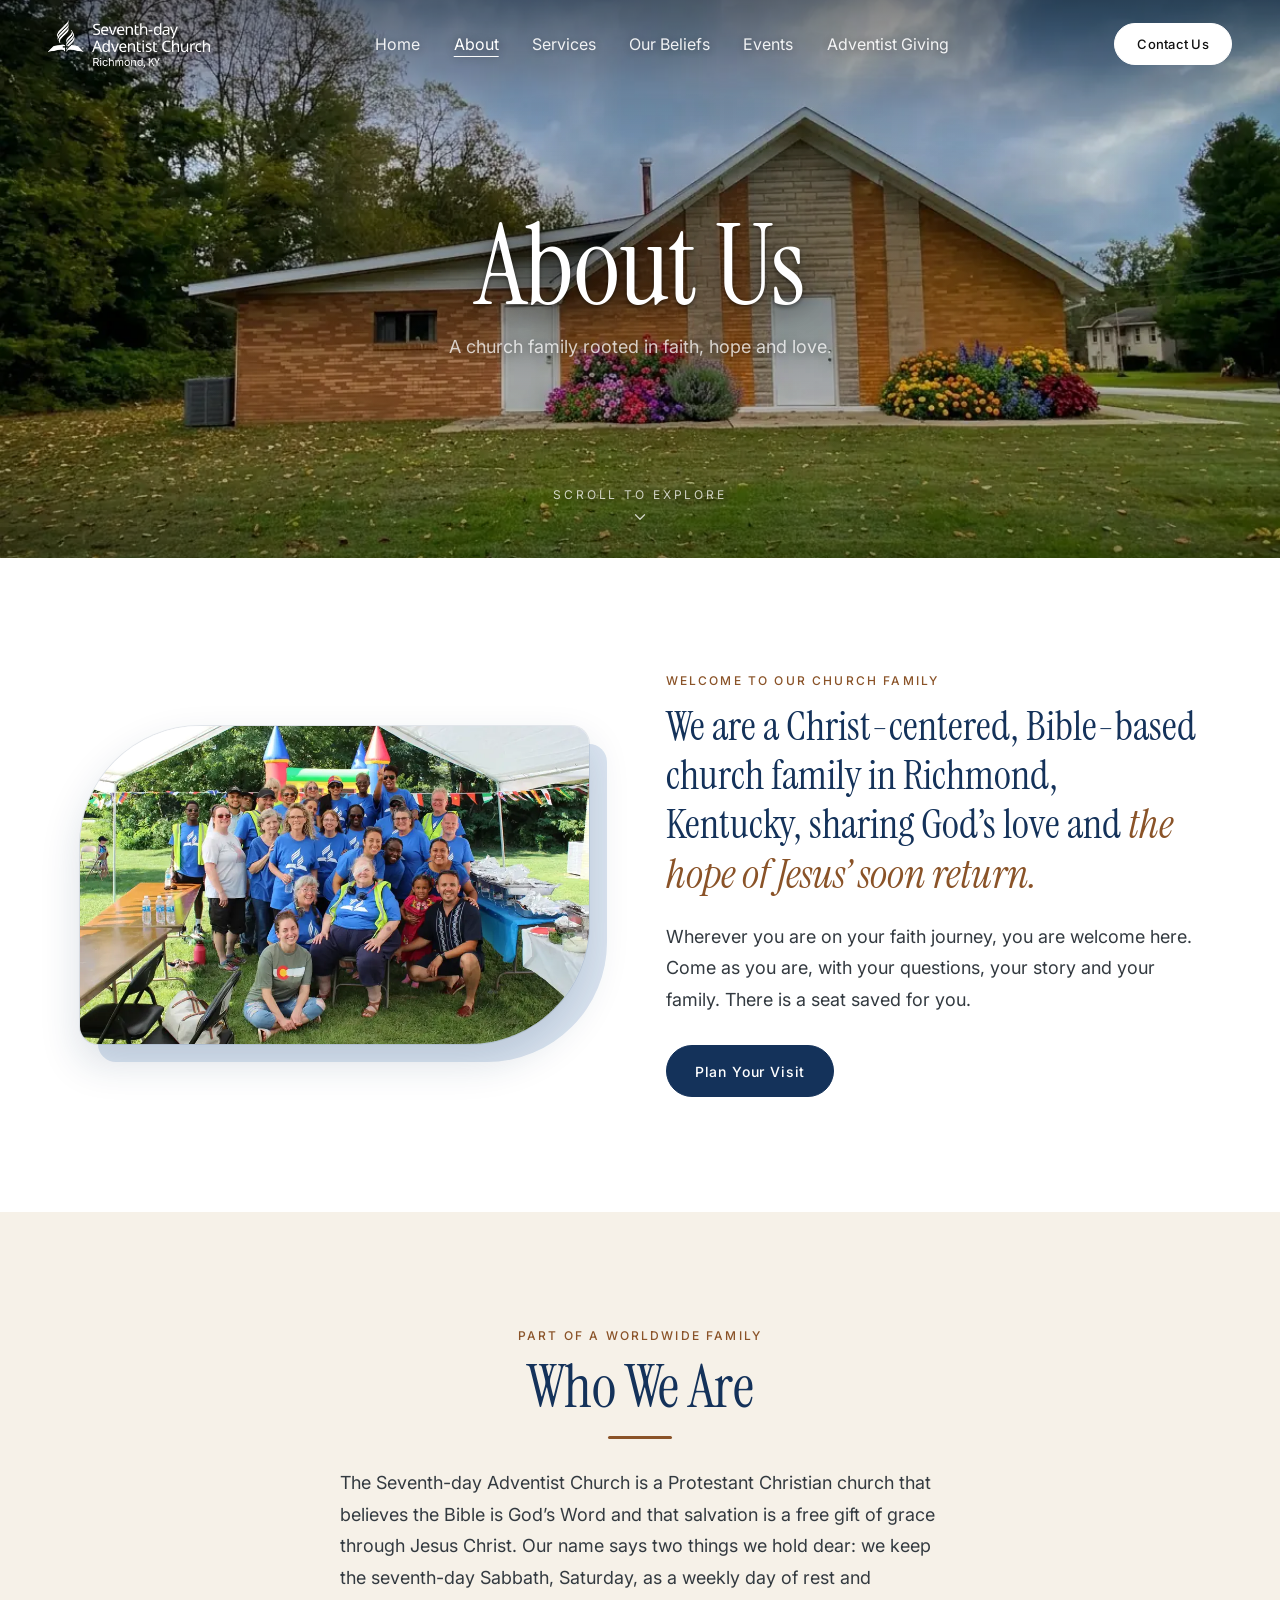
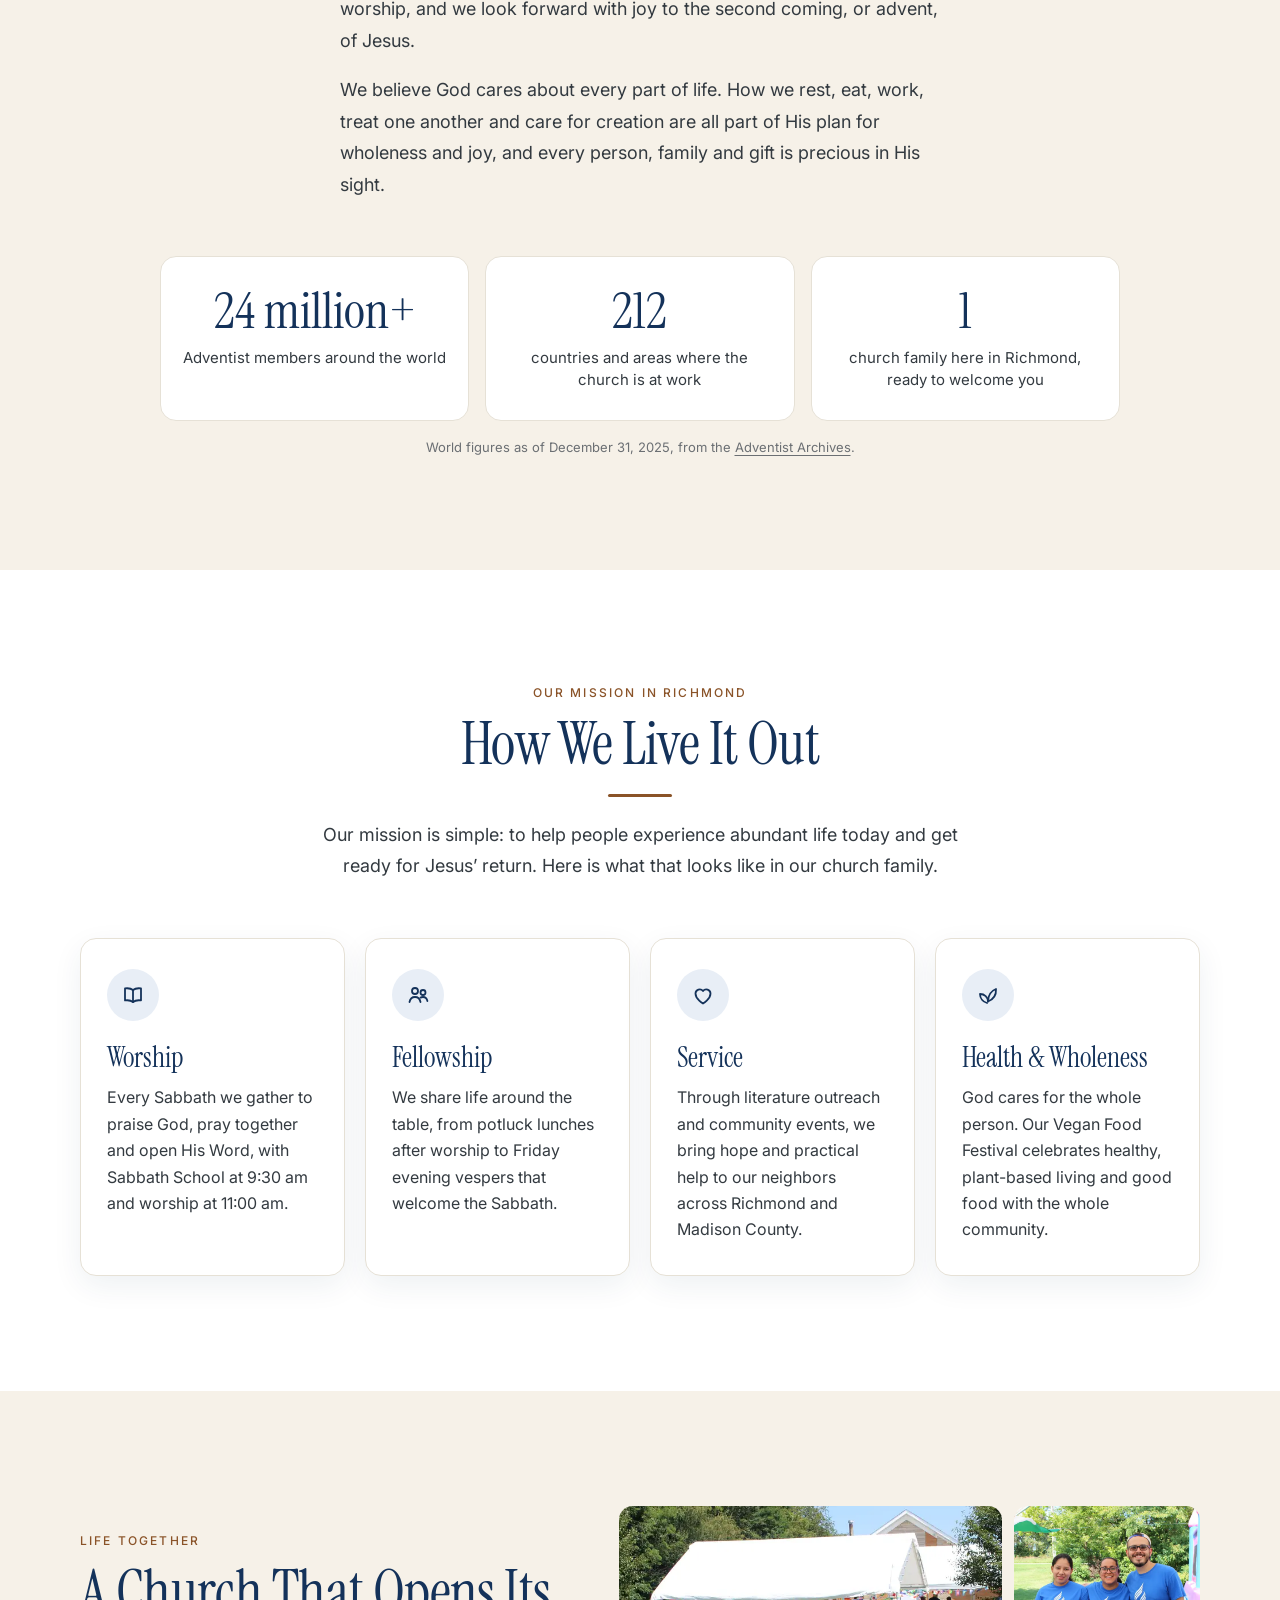
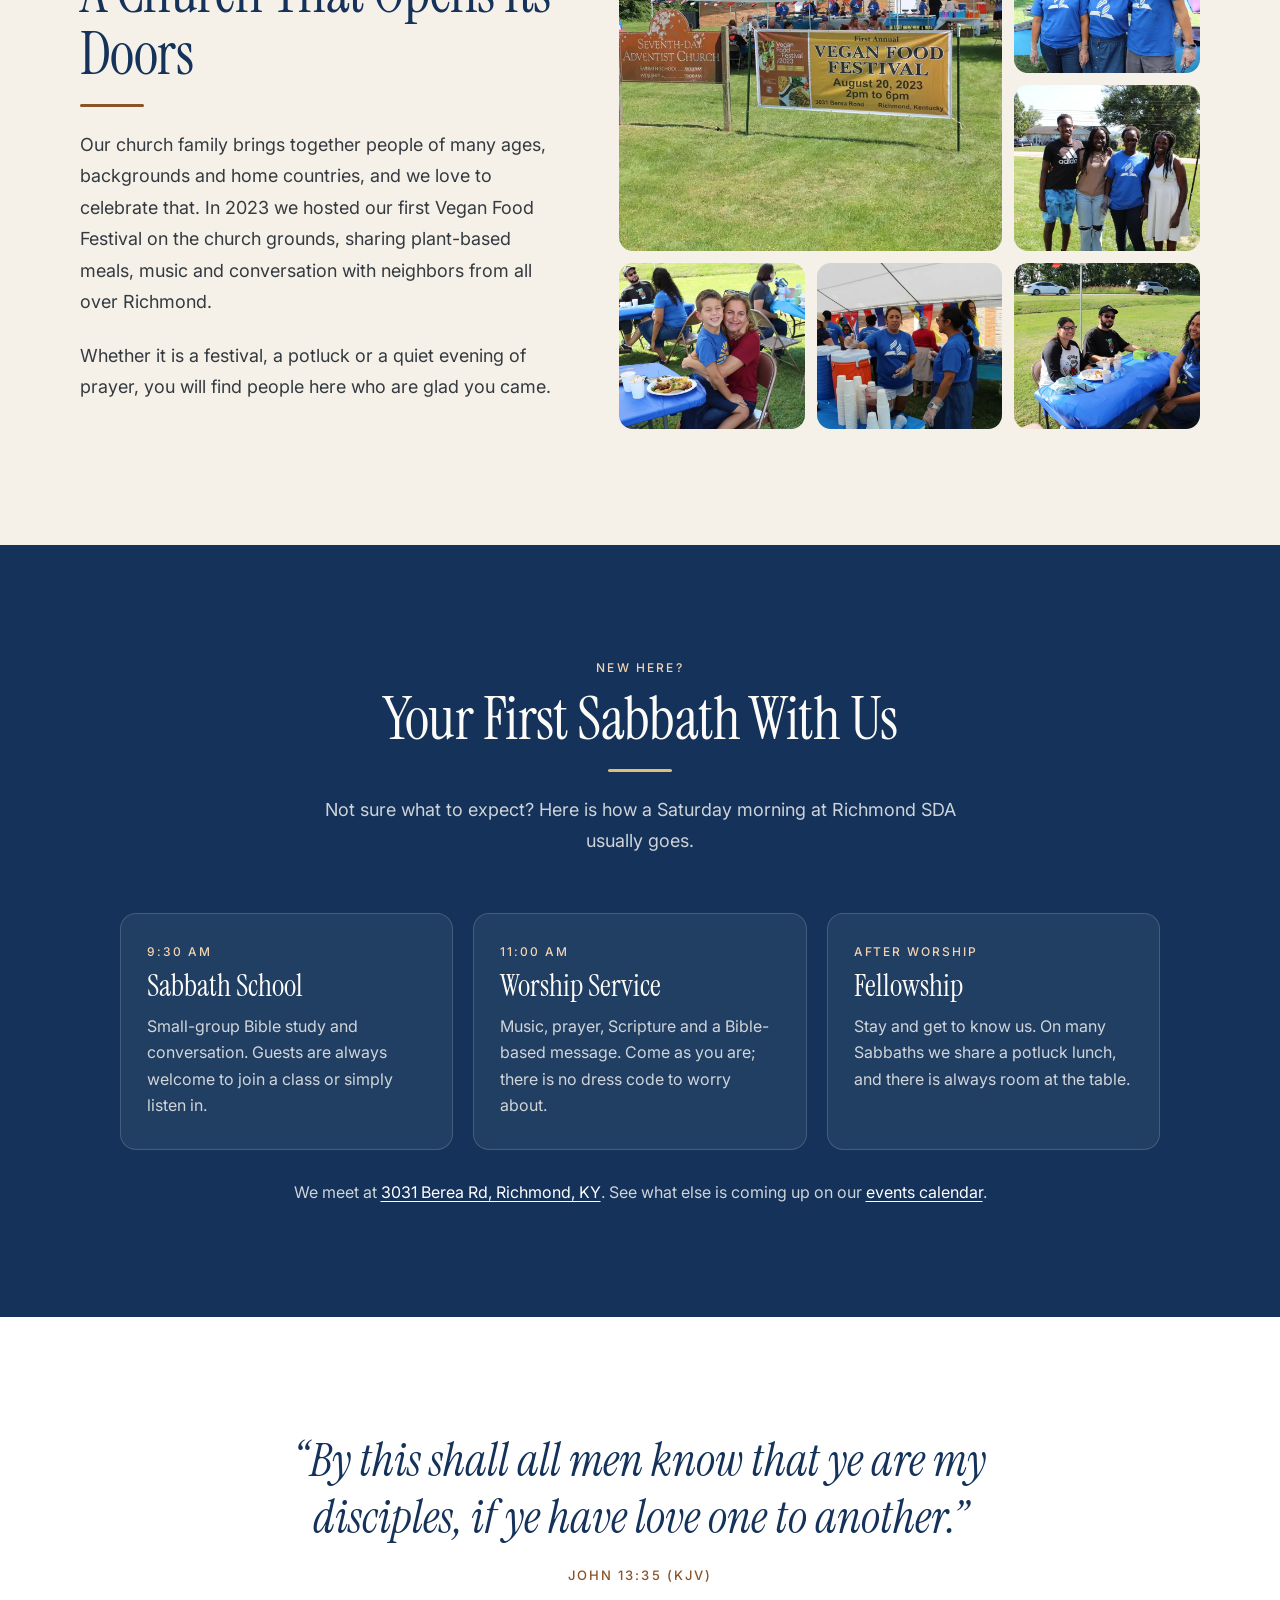
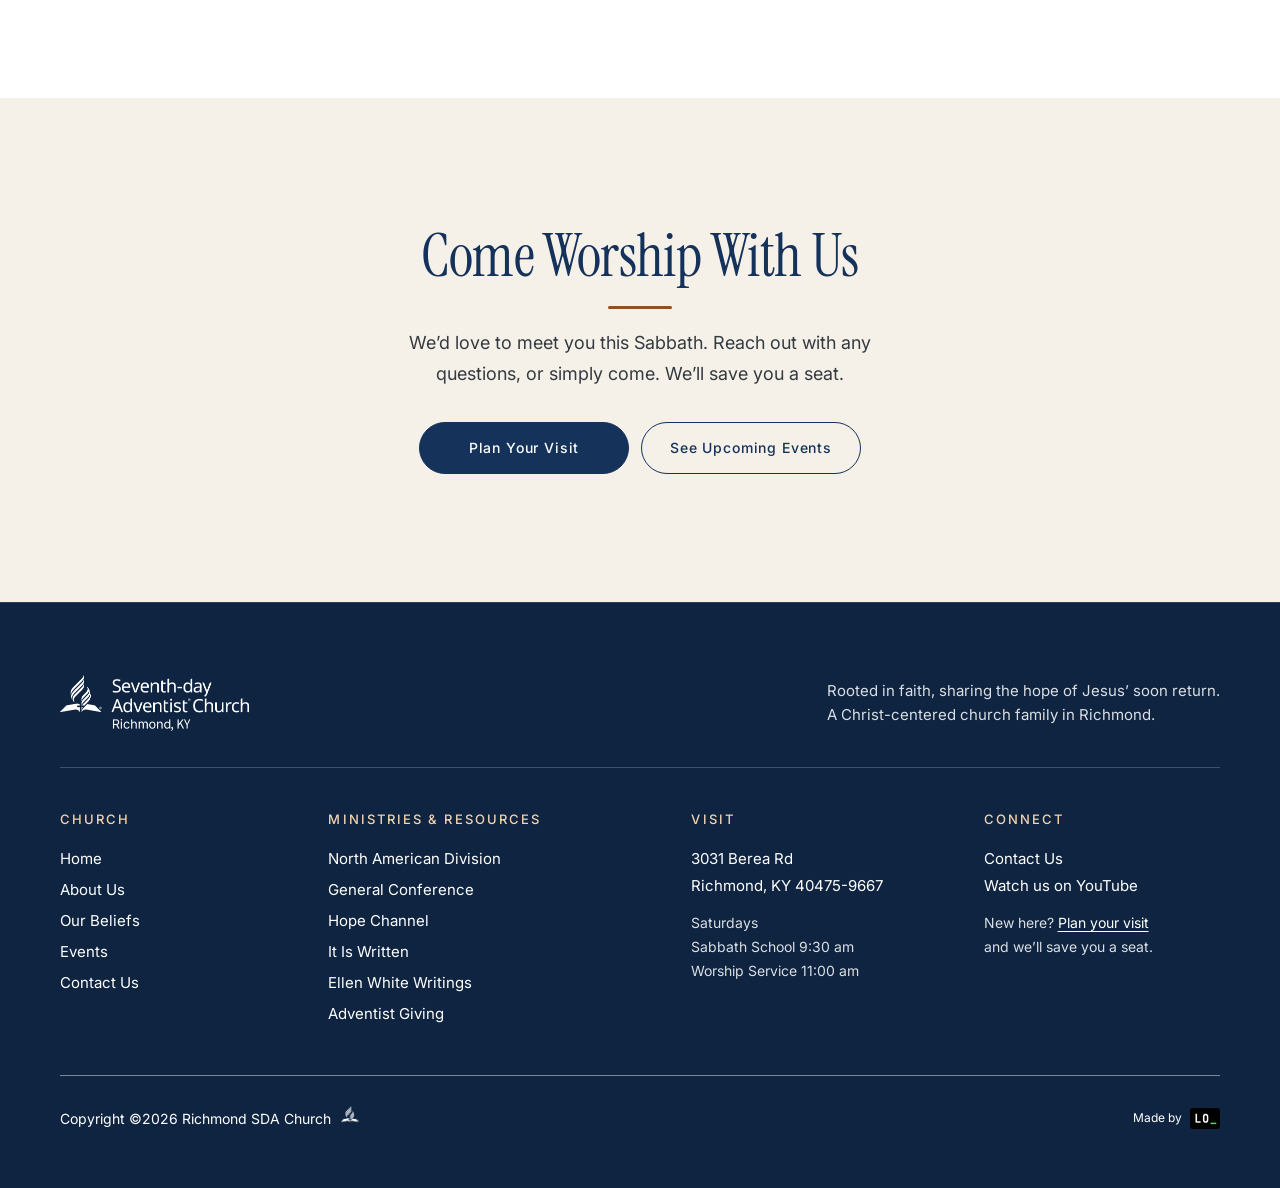
==== commit a4909646: "refactor css and js" ====
--- a/about.html
+++ b/about.html
@@ -9,15 +9,15 @@
   <link rel="apple-touch-icon" href="img/icons/apple-touch-icon.png">
   <link rel="manifest" href="site.webmanifest">
   <meta name="theme-color" content="#14325a">
-  <!-- Link previews (Facebook, WhatsApp, iMessage, X, LinkedIn…).
-       When the site has its web address, put the full address in front of the image path,
-       e.g. content="https://www.yourchurch.org/img/og/og-about.jpg", and add <meta property="og:url" content="(full page address)">. -->
+  <!-- Link previews (Facebook, WhatsApp, iMessage, X, LinkedIn…) -->
+  <link rel="canonical" href="https://oliver46.github.io/Richmond-ky-sda-church/about.html">
   <meta property="og:type" content="website">
+  <meta property="og:url" content="https://oliver46.github.io/Richmond-ky-sda-church/about.html">
   <meta property="og:site_name" content="Richmond Seventh-day Adventist Church">
   <meta property="og:locale" content="en_US">
   <meta property="og:title" content="About Us | Richmond Seventh-day Adventist Church">
   <meta property="og:description" content="Get to know the Richmond Seventh-day Adventist Church in Richmond, KY: a Christ-centered, Bible-based church family. Learn who we are, what we value and what to expect on your first Sabbath visit.">
-  <meta property="og:image" content="img/og/og-about.jpg">
+  <meta property="og:image" content="https://oliver46.github.io/Richmond-ky-sda-church/img/og/og-about.jpg">
   <meta property="og:image:type" content="image/jpeg">
   <meta property="og:image:width" content="1200">
   <meta property="og:image:height" content="630">
@@ -25,677 +25,26 @@
   <meta name="twitter:card" content="summary_large_image">
   <meta name="twitter:title" content="About Us | Richmond Seventh-day Adventist Church">
   <meta name="twitter:description" content="Get to know the Richmond Seventh-day Adventist Church in Richmond, KY: a Christ-centered, Bible-based church family. Learn who we are, what we value and what to expect on your first Sabbath visit.">
-  <meta name="twitter:image" content="img/og/og-about.jpg">
+  <meta name="twitter:image" content="https://oliver46.github.io/Richmond-ky-sda-church/img/og/og-about.jpg">
   <meta name="twitter:image:alt" content="Members of the Richmond SDA Church in blue shirts, with the words A church family rooted in faith">
   <title>About Us | Richmond Seventh-day Adventist Church</title>
   <meta name="description" content="Get to know the Richmond Seventh-day Adventist Church in Richmond, KY: a Christ-centered, Bible-based church family. Learn who we are, what we value and what to expect on your first Sabbath visit.">
 
   <link rel="preconnect" href="https://fonts.googleapis.com">
   <link rel="preconnect" href="https://fonts.gstatic.com" crossorigin>
-  <link rel="stylesheet" href="https://fonts.googleapis.com/css2?family=Instrument+Serif:ital,wght@0,400;1,400&amp;display=swap">
-  <link rel="stylesheet" href="https://fonts.googleapis.com/css2?family=Dancing+Script:ital,wght@0,400&amp;display=swap">
-  <link rel="stylesheet" href="https://fonts.googleapis.com/css2?family=Inter:ital,wght@0,300;0,400;0,500&amp;display=swap">
+  <link rel="stylesheet" href="https://fonts.googleapis.com/css2?family=Instrument+Serif:ital@0;1&amp;family=Inter:wght@400;500&amp;display=swap">
 
   <!-- Background photo: preload so it paints with the headline -->
-  <link rel="preload" as="image" href="img/richmond-church-exterior.webp" imagesrcset="img/richmond-church-exterior-960.webp 960w, img/richmond-church-exterior.webp 1920w" imagesizes="100vw" type="image/webp">
-
-  <style>
-    *, *::before, *::after { box-sizing: border-box; margin: 0; padding: 0; }
-
-    :root {
-      --white: #fff;
-      --white-75: rgba(255, 255, 255, .75);
-      --gutter: clamp(24px, 4vw, 48px);
-      --font-display: "Instrument Serif", Georgia, serif;
-      --font-brand: "Dancing Script", cursive;
-      --font-ui: "Inter", system-ui, -apple-system, "Segoe UI", sans-serif;
-      --ease: cubic-bezier(.2, .7, .2, 1);
-    }
-
-    body {
-      background: #000;
-      color: var(--white);
-      font-family: var(--font-ui);
-      -webkit-font-smoothing: antialiased;
-    }
-
-    .visually-hidden {
-      position: absolute; width: 1px; height: 1px; overflow: hidden;
-      clip-path: inset(50%); white-space: nowrap;
-    }
-
-    /* Visible keyboard focus everywhere */
-    :focus-visible { outline: 2px solid var(--white); outline-offset: 4px; border-radius: 999px; }
-
-    /* ================================================================
-       HERO
-       ================================================================ */
-    .hero {
-      position: relative;
-      isolation: isolate;
-      min-height: 100vh;
-      min-height: 100svh;               /* grows on short screens instead of clipping text */
-      display: flex;
-      flex-direction: column;
-      overflow: hidden;
-    }
-
-    /* Background photo + 20% black layer */
-    .hero__media { position: absolute; inset: 0; z-index: -1; }
-    .hero__media picture,
-    .hero__media img {
-      display: block;
-      width: 100%;
-      height: 100%;
-      object-fit: cover;
-      object-position: center;
-    }
-    .hero__media::after {
-      content: "";
-      position: absolute;
-      inset: 0;
-      /* Transparent blue overlay: a little deeper at the top (nav) and
-         bottom, lighter in the middle so the sanctuary still shows */
-      background:
-        linear-gradient(180deg,
-          rgba(10, 35, 85, .62) 0%,
-          rgba(16, 55, 120, .42) 45%,
-          rgba(10, 30, 75, .66) 100%);
-    }
-
-    /* ---------- Navigation ---------- */
-    .nav {
-      display: flex;
-      align-items: center;
-      justify-content: space-between;
-      gap: 24px;
-      padding: 20px var(--gutter);
-    }
-    .nav__brand {
-      font-family: var(--font-brand);
-      font-weight: 400;
-      font-size: 32px;
-      line-height: 1;
-      color: var(--white);
-      text-decoration: none;
-      text-shadow: 0 1px 12px rgba(0, 0, 0, .35);
-      display: inline-flex;
-      align-items: center;
-    }
-    .nav__brand img {
-      display: block;
-      height: clamp(36px, 4.2vw, 48px);
-      width: auto;
-      filter: drop-shadow(0 1px 8px rgba(0, 0, 0, .35));
-    }
-    .nav__links {
-      display: flex;
-      gap: clamp(20px, 2.6vw, 36px);
-      list-style: none;
-    }
-    .nav__links a {
-      font-size: 16px;
-      font-weight: 400;
-      color: var(--white);
-      text-decoration: none;
-      opacity: .9;
-      text-shadow: 0 1px 10px rgba(0, 0, 0, .4);
-      transition: opacity .2s ease;
-    }
-    .nav__links a:hover { opacity: 1; text-decoration: underline; text-underline-offset: 6px; }
-
-    .btn {
-      display: inline-flex;
-      align-items: center;
-      justify-content: center;
-      min-height: 48px;
-      padding: 0 28px;
-      border-radius: 999px;
-      font-family: var(--font-ui);
-      font-size: 14px;
-      font-weight: 500;
-      letter-spacing: .06em;
-      text-decoration: none;
-      white-space: nowrap;
-      cursor: pointer;
-      transition: transform .2s ease, background-color .2s ease, box-shadow .2s ease;
-    }
-    .btn:active { transform: scale(.97); }
-    .btn--white { background: var(--white); color: #111; border: 1px solid var(--white); }
-    .btn--white:hover { box-shadow: 0 8px 28px rgba(255, 255, 255, .28); }
-    .btn--glass {
-      background: rgba(255, 255, 255, .12);
-      color: var(--white);
-      border: 1px solid rgba(255, 255, 255, .35);
-      -webkit-backdrop-filter: blur(14px) saturate(140%);
-      backdrop-filter: blur(14px) saturate(140%);
-    }
-    .btn--glass:hover { background: rgba(255, 255, 255, .2); }
-    .nav__cta { min-height: 42px; padding: 0 22px; font-size: 13px; letter-spacing: .02em; }
-
-    .nav__toggle {
-      display: none;
-      width: 44px; height: 44px;
-      align-items: center; justify-content: center;
-      border: 1px solid rgba(255, 255, 255, .35);
-      border-radius: 999px;
-      background: rgba(255, 255, 255, .12);
-      -webkit-backdrop-filter: blur(14px);
-      backdrop-filter: blur(14px);
-      color: var(--white);
-      cursor: pointer;
-    }
-    .nav__toggle svg { width: 20px; height: 20px; }
-
-    /* ---------- Centre content ---------- */
-    .hero__content {
-      flex: 1;
-      display: flex;
-      flex-direction: column;
-      align-items: center;
-      justify-content: center;
-      text-align: center;
-      padding: 40px var(--gutter) 96px;
-    }
-    .hero__pill {
-      display: inline-flex;
-      align-items: center;
-      gap: 10px;
-      margin-bottom: 28px;
-      padding: 8px 18px;
-      border-radius: 999px;
-      border: 1px solid rgba(255, 255, 255, .35);
-      background: rgba(255, 255, 255, .12);
-      -webkit-backdrop-filter: blur(14px);
-      backdrop-filter: blur(14px);
-      font-size: 13px;
-      font-weight: 400;
-      letter-spacing: .02em;
-    }
-    .hero__pill-dot { width: 6px; height: 6px; border-radius: 50%; background: var(--white); box-shadow: 0 0 10px var(--white); }
-
-    .hero__title {
-      max-width: 1024px;
-      font-family: var(--font-display);
-      font-weight: 400;
-      font-size: 48px;                                       /* mobile */
-      line-height: .95;
-      letter-spacing: -.01em;
-      color: var(--white);
-      /* soft white glow + a faint shadow so it reads over the bright wood */
-      text-shadow: 0 2px 4px rgba(0, 0, 0, .45), 0 4px 24px rgba(0, 0, 0, .55), 0 0 60px rgba(0, 0, 0, .3);
-    }
-    .hero__title em { display: block; font-style: italic; }
-    @media (min-width: 640px)  { .hero__title { font-size: clamp(72px, 10vw, 96px); } }   /* tablet */
-    @media (min-width: 1024px) { .hero__title { font-size: 120px; } }                     /* desktop */
-
-    .hero__text {
-      max-width: 576px;
-      margin-top: 28px;
-      font-size: 16px;
-      font-weight: 400;
-      line-height: 1.65;
-      color: var(--white-75);
-      /* layered shadow keeps 75% white readable over the busy sanctuary photo */
-      text-shadow: 0 1px 2px rgba(0, 0, 0, .55), 0 2px 18px rgba(0, 0, 0, .65);
-    }
-    @media (min-width: 640px) { .hero__text { font-size: 18px; } }
-
-    .hero__actions {
-      display: flex;
-      flex-wrap: wrap;
-      justify-content: center;
-      gap: 14px;
-      margin-top: 36px;
-    }
-
-    .hero__scroll {
-      position: absolute;
-      left: 50%;
-      bottom: 28px;
-      translate: -50% 0;
-      font-size: 12px;
-      letter-spacing: .24em;
-      text-transform: uppercase;
-      color: var(--white-75);
-      text-shadow: 0 1px 10px rgba(0, 0, 0, .5);
-    }
-
-    /* ---------- Mobile menu ---------- */
-    .menu {
-      position: fixed;
-      inset: 0;
-      z-index: 50;
-      display: flex;
-      flex-direction: column;
-      padding: 20px var(--gutter) 40px;
-      background: rgba(0, 0, 0, .82);
-      -webkit-backdrop-filter: blur(18px);
-      backdrop-filter: blur(18px);
-      opacity: 0;
-      visibility: hidden;
-      transition: opacity .3s ease, visibility 0s linear .3s;
-    }
-    .menu.is-open { opacity: 1; visibility: visible; transition: opacity .3s ease; }
-    .menu__top { display: flex; align-items: center; justify-content: space-between; }
-    .menu__links {
-      flex: 1;
-      display: flex;
-      flex-direction: column;
-      justify-content: center;
-      gap: 22px;
-      list-style: none;
-    }
-    .menu__links a {
-      font-family: var(--font-display);
-      font-size: 40px;
-      line-height: 1;
-      color: var(--white);
-      text-decoration: none;
-    }
-    .menu .btn { align-self: flex-start; }
-
-    /* ---------- Responsive ---------- */
-    @media (max-width: 980px) {
-      .nav__links, .nav__cta { display: none; }
-      .nav__toggle { display: inline-flex; }
-    }
-    @media (max-width: 560px) {
-      .hero__actions { flex-direction: column; align-items: stretch; width: 100%; max-width: 360px; }
-      .hero__actions .btn { width: 100%; white-space: normal; text-align: center; }
-      .hero__content { padding-bottom: 88px; }
-    }
-    @media (max-height: 640px) {
-      .hero__content { justify-content: flex-start; padding-top: 24px; }
-    }
-
-    /* ================================================================
-       HOME SECTIONS (About Us · Church Services parallax · Our Beliefs)
-       ================================================================ */
-    :root {
-      --navy: #14325a;                 /* blue of the church sign: headings and buttons */
-      --navy-hover: #1d4475;
-      --wood: #8a5328;                 /* warm wood accent (ornament) — AA on white */
-      --cream: #f6f1e8;                /* soft warm background */
-      --charcoal: #333a40;
-      --deep-glass: rgba(14, 30, 52, .84);
-      --measure: 60ch;
-    }
-    .site { background: #fff; color: var(--charcoal); }
-    .site :focus-visible { outline: 2px solid currentColor; outline-offset: 3px; border-radius: 4px; }
-
-    /* Centered text blocks */
-    .block { padding: clamp(64px, 8vw, 112px) 24px; text-align: center; }
-    .block--cream { background: var(--cream); }
-    .block__inner { max-width: 720px; margin: 0 auto; }
-    .block h2 {
-      display: inline-flex; flex-direction: column; align-items: center; gap: 18px;
-      font-family: var(--font-display); font-weight: 400;
-      font-size: clamp(40px, 4.6vw, 60px); line-height: 1.05; letter-spacing: -.01em;
-      color: var(--navy);
-    }
-    /* Accent: short warm-wood bar centered below each title */
-    .block h2::after { content: ""; display: block; width: 64px; height: 3px; border-radius: 999px; background: var(--wood); }
-    .block__inner > p { max-width: var(--measure); margin: 24px auto 0; font-size: 18px; line-height: 1.75; }
-    .block .btn { margin-top: 32px; }
-
-    .btn--navy-outline { background: transparent; color: var(--navy); border: 1.5px solid var(--navy); }
-    .btn--navy-outline:hover { background: var(--navy); color: #fff; }
-    .btn--lg { min-height: 52px; padding: 0 28px; font-weight: 500; }
-
-    /* Parallax */
-    .parallax {
-      position: relative; overflow: hidden; isolation: isolate;
-      min-height: clamp(460px, 62vh, 620px);
-      display: flex; align-items: center;
-      padding: 48px clamp(16px, 5vw, 64px);
-    }
-    .parallax__img {
-      position: absolute; left: 0; right: 0; top: -15%; height: 130%; z-index: -1;
-      width: 100%; object-fit: cover; object-position: center 62%;
-      will-change: transform;
-    }
-    /* Transparent blue overlay (same as the hero) */
-    .parallax::after {
-      content: "";
-      position: absolute; inset: 0; z-index: -1;
-      background:
-        linear-gradient(180deg,
-          rgba(10, 35, 85, .62) 0%,
-          rgba(16, 55, 120, .42) 45%,
-          rgba(10, 30, 75, .66) 100%);
-      pointer-events: none;
-    }
-    .parallax__box {
-      max-width: 540px; width: 100%;
-      background: var(--deep-glass);
-      -webkit-backdrop-filter: blur(2px); backdrop-filter: blur(2px);
-      border: 2px solid #fff;
-      border-radius: 14px;
-      color: #fff; padding: clamp(28px, 3.4vw, 44px);
-      text-align: center;
-    }
-    .parallax--right { justify-content: flex-end; }
-    .parallax--right .parallax__box { margin-right: clamp(0px, 8vw, 140px); }
-    .parallax--left  .parallax__box { margin-left:  clamp(0px, 8vw, 140px); }
-    .parallax__box h2 {
-      font-family: var(--font-display); font-weight: 400;
-      font-size: clamp(32px, 3.4vw, 44px); line-height: 1.1; color: #fff;
-    }
-    .schedule { margin-top: 22px; font-size: 18px; line-height: 1.75; }
-    .schedule dt { margin-bottom: 4px; font-size: 13px; font-weight: 500; letter-spacing: .18em; text-transform: uppercase; color: #f3d3b0; }
-    .schedule dd { margin: 0; }
-    .btn--light { background: #fff; color: #111; border: 1px solid #fff; }
-    .btn--light:hover { box-shadow: 0 8px 28px rgba(255, 255, 255, .28); }
-    .parallax__btn { margin-top: 24px; }
-
-    @media (max-width: 767px) {
-      .parallax { justify-content: center; }
-      .parallax .parallax__box { margin: 0; }
-    }
-    @media (max-width: 560px) {
-      .btn--lg { white-space: normal; text-align: center; height: auto; padding: 12px 20px; }
-    }
-
-    /* ---------- Events (carousel of cards on the sign's blue) ---------- */
-    .events { background: var(--navy); color: #fdfbf7; padding: clamp(80px, 9vw, 110px) 0; }
-    .events__inner { max-width: 1280px; margin: 0 auto; padding: 0 40px; }
-    .kicker {
-      display: inline-block; margin: 0 0 14px;
-      font-size: 12px; font-weight: 500; letter-spacing: .18em; text-transform: uppercase;
-      color: #f3d3b0;
-    }
-    .events__head { display: flex; align-items: flex-end; justify-content: space-between; gap: 32px; margin-bottom: 48px; }
-    .events__heading {
-      font-family: var(--font-display); font-weight: 400;
-      font-size: clamp(40px, 4.6vw, 60px); line-height: 1.05; letter-spacing: -.01em; color: #fdfbf7;
-    }
-    .events__copy { margin-top: 16px; max-width: 520px; font-size: 16px; line-height: 1.65; color: rgba(253, 251, 247, .78); }
-    .events__controls { display: flex; gap: 10px; flex: 0 0 auto; }
-    .round-btn {
-      display: grid; place-items: center;
-      width: 44px; height: 44px; border-radius: 50%;
-      background: transparent; color: #fdfbf7; border: 1.5px solid rgba(253, 251, 247, .45);
-      cursor: pointer; transition: background .25s ease, color .25s ease, border-color .25s ease, opacity .25s ease;
-    }
-    .round-btn svg { width: 18px; height: 18px; }
-    .round-btn:hover { background: #fdfbf7; color: var(--navy); border-color: #fdfbf7; }
-    .round-btn:disabled { opacity: .35; cursor: default; background: transparent; color: #fdfbf7; border-color: rgba(253, 251, 247, .45); }
-    .events :focus-visible { outline: 2px solid #fff; outline-offset: 3px; }
-
-    .events-track {
-      display: flex; gap: 24px; list-style: none;
-      overflow-x: auto; scroll-snap-type: x mandatory; scroll-behavior: smooth;
-      padding-bottom: 8px; scrollbar-width: none;
-    }
-    .events-track::-webkit-scrollbar { display: none; }
-    .event-card {
-      flex: 0 0 auto; width: calc((100% - 72px) / 4);
-      scroll-snap-align: start;
-      background: rgba(253, 251, 247, .06);
-      border: 1px solid rgba(253, 251, 247, .14);
-      border-radius: 18px; overflow: hidden;
-      transition: transform .3s ease, border-color .3s ease;
-    }
-    .event-card:hover { transform: translateY(-4px); border-color: rgba(253, 251, 247, .3); }
-    .event-card__media { position: relative; height: 190px; }
-    .event-card__media img { display: block; width: 100%; height: 100%; object-fit: cover; }
-    .event-card__badge {
-      position: absolute; top: 14px; left: 14px;
-      padding: 5px 13px; border-radius: 999px;
-      background: #e2bd78; color: #1a1a17;
-      font-size: 11px; font-weight: 500; letter-spacing: .06em; text-transform: uppercase;
-    }
-    .event-card__body { padding: 22px 22px 26px; }
-    .event-card__when { display: block; margin-bottom: 8px; font-size: 11.5px; font-weight: 500; letter-spacing: .1em; text-transform: uppercase; color: #f3d3b0; }
-    .event-card__title { margin-bottom: 10px; font-family: var(--font-display); font-weight: 400; font-size: 26px; line-height: 1.15; color: #fdfbf7; }
-    .event-card__copy { font-size: 14px; line-height: 1.6; color: rgba(253, 251, 247, .74); }
-    .events__cta { margin-top: 48px; text-align: center; }
-    .btn--outline-light { background: transparent; color: #fdfbf7; border: 1.5px solid rgba(253, 251, 247, .55); }
-    .btn--outline-light:hover { background: #fdfbf7; color: var(--navy); border-color: #fdfbf7; }
-
-    @media (max-width: 1100px) { .event-card { width: calc((100% - 48px) / 3); } }
-    @media (max-width: 860px)  { .event-card { width: calc((100% - 24px) / 2); } }
-    @media (max-width: 720px) {
-      .events__inner { padding: 0 24px; }
-      .events__head { flex-direction: column; align-items: flex-start; gap: 20px; }
-      .events__controls { align-self: flex-end; }
-    }
-    @media (max-width: 560px)  { .event-card { width: 84%; } }
-    @media (prefers-reduced-motion: reduce) { .events-track { scroll-behavior: auto; } .event-card { transition: none; } }
-
-    /* ---------- Footer: brand row + 4 columns + bottom line ---------- */
-    .footer {
-      background: #0e2441; color: #fff;          /* a shade darker than the Events section above */
-      font-size: 15px; line-height: 1.8;
-      padding: 72px 24px 48px;
-      border-top: 1px solid rgba(255, 255, 255, .12);
-    }
-    .footer__inner { max-width: 1160px; margin: 0 auto; }
-    .footer__brand, .footer__bottom { display: flex; flex-wrap: wrap; align-items: center; justify-content: space-between; }
-    .footer__brand { gap: 16px 32px; padding-bottom: 36px; border-bottom: 1px solid rgba(255, 255, 255, .2); }
-    .footer__logo { display: inline-block; border-radius: 6px; }
-    .footer__logo img { display: block; height: 56px; width: auto; }
-    .footer__brand p { font-size: 15px; line-height: 1.6; color: rgba(255, 255, 255, .85); }
-    .footer__grid { display: grid; gap: 36px 32px; grid-template-columns: 1fr; padding-top: 40px; }
-    @media (min-width: 600px) { .footer__grid { grid-template-columns: repeat(2, minmax(0, 1fr)); } }
-    @media (min-width: 960px) { .footer__grid { grid-template-columns: 1fr 1.4fr 1.1fr 1fr; } }
-    .footer__heading { margin-bottom: 14px; font-size: 13px; font-weight: 500; letter-spacing: .16em; text-transform: uppercase; color: #f3d3b0; }
-    .footer ul { list-style: none; }
-    .footer li + li { margin-top: 4px; }
-    .footer a { color: #fff; text-decoration: none; }
-    .footer a:hover { text-decoration: underline; text-underline-offset: 3px; }
-    .footer a.remove-decoration, .footer a.remove-decoration:hover { text-decoration: none; }
-    .footer address { font-style: normal; }
-    .footer__note { margin-top: 12px; font-size: 14px; line-height: 1.7; color: rgba(255, 255, 255, .85); }
-    .footer__note a { text-decoration: underline; text-underline-offset: 3px; }
-    .footer__bottom { gap: 8px 24px; margin-top: 48px; padding-top: 20px; border-top: 1px solid rgba(255, 255, 255, .45); }
-    .footer__copy { display: flex; align-items: center; gap: 10px; font-size: 14px; }
-    .footer__mark { width: 21px; height: 24px; overflow: hidden; flex: none; }
-    .footer__mark img { display: block; height: 24px; width: auto; max-width: none; }
-    .footer__made { font-size: 12px; margin-left: auto; }
-    .footer__credit { display: inline-flex; align-items: center; gap: 8px; min-height: 44px; line-height: 1; color: rgba(255, 255, 255, .85); transition: opacity .2s ease; }
-    .footer__credit-text, .footer__credit picture { display: block; }
-    .footer__credit img { display: block; width: 30px; height: auto; border-radius: 3px; }
-    .footer__credit:hover { opacity: .8; }
-    .footer :focus-visible { outline: 2px solid #fff; outline-offset: 3px; border-radius: 4px; }
-    @media (max-width: 599px) { .footer__made { flex-basis: 100%; margin-left: 0; text-align: center; } }
-
-    /* ---------- Single entrance: fade + rise ---------- */
-    .reveal {
-      opacity: 0;
-      transform: translateY(18px);
-      animation: hero-in .9s var(--ease) forwards;
-    }
-    .reveal--2 { animation-delay: .08s; }
-    .reveal--3 { animation-delay: .16s; }
-    .reveal--4 { animation-delay: .24s; }
-    @keyframes hero-in { to { opacity: 1; transform: none; } }
-
-    @media (prefers-reduced-motion: reduce) {
-      .reveal { opacity: 1; transform: none; animation: none; }
-      .menu, .btn, .nav__links a { transition: none; }
-    }
-
-    /* ================================================================
-       INNER PAGES (banner · invitation)
-       ================================================================ */
-    .page-hero {
-      position: relative; isolation: isolate; overflow: hidden;
-      min-height: clamp(420px, 62vh, 600px);
-      display: flex; flex-direction: column;
-    }
-    .page-hero .hero__media img { object-position: center 55%; }
-    .page-hero__content {
-      flex: 1; display: flex; flex-direction: column; align-items: center; justify-content: center;
-      text-align: center; padding: 24px var(--gutter) 104px;
-    }
-    .page-hero h1 {
-      font-family: var(--font-display); font-weight: 400;
-      font-size: clamp(56px, 9vw, 112px); line-height: 1; letter-spacing: -.01em; color: #fff;
-      text-shadow: 0 2px 4px rgba(0, 0, 0, .45), 0 4px 24px rgba(0, 0, 0, .55), 0 0 60px rgba(0, 0, 0, .3);
-    }
-    .page-hero__sub { margin-top: 14px; font-size: clamp(16px, 1.6vw, 18px); color: var(--white-75); text-shadow: 0 1px 10px rgba(0, 0, 0, .5); }
-    .scroll-cue {
-      position: absolute; left: 50%; bottom: 24px; translate: -50% 0;
-      display: inline-flex; flex-direction: column; align-items: center; gap: 6px;
-      padding: 8px 12px; border-radius: 8px;
-      font-size: 12px; letter-spacing: .24em; text-transform: uppercase; white-space: nowrap;
-      color: var(--white-75); text-decoration: none; text-shadow: 0 1px 10px rgba(0, 0, 0, .5);
-    }
-    .scroll-cue:hover { color: #fff; }
-    .scroll-cue svg { animation: cue-float 2.4s ease-in-out 2; }
-    @keyframes cue-float { 0%, 100% { transform: translateY(0); } 50% { transform: translateY(5px); } }
-
-    .nav__links a[aria-current="page"] { opacity: 1; text-decoration: underline; text-underline-offset: 6px; }
-    .menu__links a[aria-current="page"] { text-decoration: underline; text-decoration-thickness: 2px; text-underline-offset: 8px; }
-
-    .bl-cta { padding: clamp(80px, 10vw, 136px) 24px; text-align: center; }
-    .bl-cta h2 {
-      display: inline-flex; flex-direction: column; align-items: center; gap: 18px;
-      font-family: var(--font-display); font-weight: 400;
-      font-size: clamp(40px, 4.6vw, 60px); line-height: 1.05; letter-spacing: -.01em; color: var(--navy);
-    }
-    .bl-cta h2::after { content: ""; display: block; width: 64px; height: 3px; border-radius: 999px; background: var(--wood); }
-    .bl-cta > p { max-width: 46ch; margin: 18px auto 0; font-size: 18px; line-height: 1.75; }
-    .bl-cta__actions { margin-top: 32px; display: flex; flex-wrap: wrap; justify-content: center; gap: 12px; }
-    .bl-cta__actions .btn { min-width: 210px; }
-    .btn--navy { background: var(--navy); color: #fff; border: 1.5px solid var(--navy); }
-    .btn--navy:hover { background: var(--navy-hover); border-color: var(--navy-hover); box-shadow: 0 8px 24px rgba(20, 50, 90, .25); }
-    @media (max-width: 560px) { .bl-cta__actions .btn { width: 100%; } }
-    @media (prefers-reduced-motion: reduce) { .scroll-cue svg { animation: none; } }
-
-    /* ================================================================
-       ABOUT PAGE (intro · who we are · how we live it · life together · first visit · verse)
-       ================================================================ */
-    .ab-section { padding: clamp(72px, 9vw, 120px) 24px; }
-    .ab-section--cream { background: var(--cream); }
-    .ab-wrap { max-width: 1120px; margin: 0 auto; }
-    .ab-head { max-width: 720px; margin: 0 auto; text-align: center; }
-    .kicker--wood { color: var(--wood); }
-    .ab-head .kicker, .ab-life__text .kicker, .ab-intro__text .kicker { display: block; }
-    .ab-title {
-      display: inline-flex; flex-direction: column; align-items: center; gap: 18px;
-      font-family: var(--font-display); font-weight: 400;
-      font-size: clamp(40px, 4.6vw, 60px); line-height: 1.05; letter-spacing: -.01em; color: var(--navy);
-    }
-    .ab-title::after { content: ""; display: block; width: 64px; height: 3px; border-radius: 999px; background: var(--wood); }
-    .ab-head > p:not(.kicker) { max-width: var(--measure); margin: 22px auto 0; font-size: 18px; line-height: 1.75; }
-
-    /* 1. Intro: photo + statement */
-    .ab-intro__grid { display: grid; gap: clamp(40px, 6vw, 88px); align-items: center; }
-    @media (min-width: 900px) { .ab-intro__grid { grid-template-columns: minmax(0, 1fr) minmax(0, 1.05fr); } }
-    .ab-intro__media { position: relative; isolation: isolate; margin: 0; max-width: 560px; width: 100%; justify-self: center; }
-    .ab-intro__media img {
-      display: block; width: 100%; height: auto; aspect-ratio: 16 / 10; object-fit: cover; object-position: 50% 90%;   /* crops the white tent roof */
-      border-radius: 120px 18px 120px 18px;
-      /* thin ring + soft shadow so the leaf shape reads even where the photo is white (the tent) */
-      box-shadow: 0 0 0 1px rgba(20, 50, 90, .10), 0 18px 40px rgba(20, 50, 90, .16);
-    }
-    .ab-intro__media::before {
-      content: ""; position: absolute; inset: 18px -18px -18px 18px; z-index: -1;
-      background: #dbe5f1; border-radius: 120px 18px 120px 18px;
-    }
-    .ab-intro__text { max-width: var(--measure); }
-    .ab-statement {
-      font-family: var(--font-display); font-weight: 400;
-      font-size: clamp(30px, 3.2vw, 42px); line-height: 1.2; color: var(--navy);
-    }
-    .ab-statement em { color: var(--wood); }
-    .ab-intro__text > p:not(.kicker) { margin-top: 22px; font-size: 18px; line-height: 1.75; }
-    .ab-intro__text .btn { margin-top: 30px; }
-    @media (max-width: 899px) { .ab-intro__text { justify-self: center; text-align: center; } }
-
-    /* 2. Who we are + numbers */
-    .ab-who__body { max-width: var(--measure); margin: 28px auto 0; }
-    .ab-who__body p { font-size: 18px; line-height: 1.75; }
-    .ab-who__body p + p { margin-top: 18px; }
-    .ab-stats {
-      list-style: none; max-width: 960px; margin: clamp(40px, 5vw, 56px) auto 0;
-      display: grid; gap: 16px; grid-template-columns: 1fr;
-    }
-    @media (min-width: 700px) { .ab-stats { grid-template-columns: repeat(3, minmax(0, 1fr)); } }
-    .ab-stats li {
-      padding: 28px 20px; text-align: center; background: #fff;
-      border: 1px solid #e6e1d6; border-radius: 16px;
-    }
-    .ab-stats strong { display: block; font-family: var(--font-display); font-weight: 400; font-size: clamp(40px, 4vw, 52px); line-height: 1; color: var(--navy); }
-    .ab-stats span { display: block; margin-top: 10px; font-size: 15px; line-height: 1.5; color: var(--charcoal); }
-    .ab-source { margin-top: 18px; text-align: center; font-size: 13px; color: #6b6f73; }
-    .ab-source a { color: inherit; text-underline-offset: 3px; }
-
-    /* 3. How we live it out: four value cards */
-    .ab-values {
-      list-style: none; margin-top: clamp(40px, 5vw, 56px);
-      display: grid; gap: 20px; grid-template-columns: 1fr;
-    }
-    @media (min-width: 640px)  { .ab-values { grid-template-columns: repeat(2, minmax(0, 1fr)); } }
-    @media (min-width: 1040px) { .ab-values { grid-template-columns: repeat(4, minmax(0, 1fr)); } }
-    .ab-value {
-      padding: 30px 26px 32px; background: #fff;
-      border: 1px solid #e6e1d6; border-radius: 16px;
-      box-shadow: 0 10px 30px rgba(20, 50, 90, .07);
-      transition: transform .3s ease, box-shadow .3s ease;
-    }
-    .ab-value:hover { transform: translateY(-4px); box-shadow: 0 16px 40px rgba(20, 50, 90, .12); }
-    .ab-value__icon {
-      display: grid; place-items: center; width: 52px; height: 52px; margin-bottom: 20px;
-      border-radius: 50%; background: #e8eef6; color: var(--navy);
-    }
-    .ab-value h3 { font-family: var(--font-display); font-weight: 400; font-size: 28px; line-height: 1.2; color: var(--navy); }
-    .ab-value p { margin-top: 10px; font-size: 16px; line-height: 1.65; }
-
-    /* 4. Life together: text + photo mosaic */
-    .ab-life__grid { display: grid; gap: clamp(36px, 5vw, 72px); align-items: center; }
-    @media (min-width: 960px) { .ab-life__grid { grid-template-columns: minmax(0, .9fr) minmax(0, 1.1fr); } }
-    .ab-life__text .ab-title { align-items: flex-start; }
-    .ab-life__text p:not(.kicker) { margin-top: 22px; font-size: 18px; line-height: 1.75; }
-    @media (max-width: 959px) { .ab-life__text { text-align: center; } .ab-life__text .ab-title { align-items: center; } }
-    .ab-mosaic {
-      display: grid; gap: 12px; grid-template-columns: repeat(3, minmax(0, 1fr)); grid-auto-rows: clamp(110px, 13vw, 170px);
-    }
-    .ab-mosaic figure { margin: 0; overflow: hidden; border-radius: 14px; }
-    .ab-mosaic figure:first-child { grid-column: span 2; grid-row: span 2; }
-    .ab-mosaic img { display: block; width: 100%; height: 100%; object-fit: cover; transition: transform .6s var(--ease); }
-    .ab-mosaic figure:hover img { transform: scale(1.05); }
-
-    /* 5. Your first visit (navy band) */
-    .ab-visit { background: var(--navy); color: #fdfbf7; }
-    .ab-visit .ab-title { color: #fdfbf7; }
-    .ab-visit .ab-head > p:not(.kicker) { color: rgba(253, 251, 247, .8); }
-    .ab-visit .kicker { color: #f3d3b0; }
-    .ab-visit .ab-title::after { background: #e2bd78; }
-    .ab-steps {
-      list-style: none; counter-reset: step; max-width: 1040px; margin: clamp(40px, 5vw, 56px) auto 0;
-      display: grid; gap: 20px; grid-template-columns: 1fr;
-    }
-    @media (min-width: 820px) { .ab-steps { grid-template-columns: repeat(3, minmax(0, 1fr)); } }
-    .ab-step {
-      position: relative; padding: 30px 26px;
-      background: rgba(253, 251, 247, .06); border: 1px solid rgba(253, 251, 247, .16); border-radius: 16px;
-    }
-    .ab-step__time { display: block; font-size: 12px; font-weight: 500; letter-spacing: .16em; text-transform: uppercase; color: #f3d3b0; }
-    .ab-step h3 { margin-top: 10px; font-family: var(--font-display); font-weight: 400; font-size: 30px; line-height: 1.15; color: #fdfbf7; }
-    .ab-step p { margin-top: 10px; font-size: 16px; line-height: 1.65; color: rgba(253, 251, 247, .8); }
-    .ab-visit__note { margin-top: 32px; text-align: center; font-size: 16px; color: rgba(253, 251, 247, .8); }
-    .ab-visit__note a { color: #fff; text-underline-offset: 3px; }
-
-    /* 6. Verse */
-    .ab-verse { max-width: 820px; margin: 0 auto; text-align: center; }
-    .ab-verse blockquote p {
-      font-family: var(--font-display); font-style: italic; font-weight: 400;
-      font-size: clamp(30px, 3.6vw, 46px); line-height: 1.25; color: var(--navy);
-    }
-    .ab-verse cite { display: block; margin-top: 20px; font-style: normal; font-size: 13px; font-weight: 500; letter-spacing: .16em; text-transform: uppercase; color: var(--wood); }
-
-    @media (prefers-reduced-motion: reduce) { .ab-value, .ab-mosaic img { transition: none; } }
-  </style>
+  <link rel="preload" as="image" href="img/about-banner.webp" imagesrcset="img/about-banner-960.webp 960w, img/about-banner.webp 1195w" imagesizes="100vw" type="image/webp">
+
+  <link rel="stylesheet" href="css/style.css">
 </head>
 <body>
-
-<section class="page-hero" aria-labelledby="page-title">
+<a class="skip-link" href="#main">Skip to main content</a>
+
+<section class="page-hero page-hero--about" aria-labelledby="page-title">
   <div class="hero__media" aria-hidden="true">
-    <img src="img/richmond-church-exterior.webp" srcset="img/richmond-church-exterior-960.webp 960w, img/richmond-church-exterior.webp 1920w" sizes="100vw" alt="" width="1920" height="1440" fetchpriority="high" decoding="async">
+    <img src="img/about-banner.webp" srcset="img/about-banner-960.webp 960w, img/about-banner.webp 1195w" sizes="100vw" alt="" width="1195" height="896" fetchpriority="high" decoding="async">
   </div>
 
   <header>
@@ -708,7 +57,7 @@
         <li><a href="index.html#services">Services</a></li>
         <li><a href="beliefs.html">Our Beliefs</a></li>
         <li><a href="events.html">Events</a></li>
-        <li><a href="https://adventistgiving.org/donate" target="_blank" rel="noopener noreferrer">Adventist Giving</a></li>
+        <li><a href="https://adventistgiving.org/donate" target="_blank" rel="noopener noreferrer">Adventist Giving<span class="visually-hidden"> (opens in a new tab)</span></a></li>
       </ul>
 
       <a class="btn btn--white nav__cta" href="contact.html">Contact Us</a>
@@ -730,7 +79,7 @@
   </a>
 </section>
 
-<main class="site">
+<main class="site" id="main" tabindex="-1">
 
   <!-- 1. Intro: photo + who we are in one sentence -->
   <section class="ab-section" id="intro" aria-labelledby="intro-title">
@@ -890,12 +239,12 @@
       <nav aria-labelledby="f-resources">
         <h2 class="footer__heading" id="f-resources">Ministries &amp; Resources</h2>
         <ul>
-          <li><a href="https://www.nadadventist.org/" target="_blank" rel="noopener">North American Division</a></li>
-          <li><a href="https://www.adventist.org/" target="_blank" rel="noopener">General Conference</a></li>
-          <li><a href="https://www.hopetv.org/" target="_blank" rel="noopener">Hope Channel</a></li>
-          <li><a href="https://www.itiswritten.com/" target="_blank" rel="noopener">It Is Written</a></li>
-          <li><a href="https://egwwritings.org/" target="_blank" rel="noopener">Ellen White Writings</a></li>
-          <li><a href="https://adventistgiving.org/donate" target="_blank" rel="noopener">Adventist Giving</a></li>
+          <li><a href="https://www.nadadventist.org/" target="_blank" rel="noopener">North American Division<span class="visually-hidden"> (opens in a new tab)</span></a></li>
+          <li><a href="https://www.adventist.org/" target="_blank" rel="noopener">General Conference<span class="visually-hidden"> (opens in a new tab)</span></a></li>
+          <li><a href="https://www.hopetv.org/" target="_blank" rel="noopener">Hope Channel<span class="visually-hidden"> (opens in a new tab)</span></a></li>
+          <li><a href="https://www.itiswritten.com/" target="_blank" rel="noopener">It Is Written<span class="visually-hidden"> (opens in a new tab)</span></a></li>
+          <li><a href="https://egwwritings.org/" target="_blank" rel="noopener">Ellen White Writings<span class="visually-hidden"> (opens in a new tab)</span></a></li>
+          <li><a href="https://adventistgiving.org/donate" target="_blank" rel="noopener">Adventist Giving<span class="visually-hidden"> (opens in a new tab)</span></a></li>
         </ul>
       </nav>
       <div>
@@ -926,7 +275,7 @@
 <div class="menu" id="mobile-menu" role="dialog" aria-modal="true" aria-label="Menu" hidden>
   <div class="menu__top">
     <a class="nav__brand" href="index.html"><img src="img/richmond-sda-logo-300.webp" srcset="img/richmond-sda-logo-300.webp 300w, img/richmond-sda-logo-600.webp 600w" sizes="160px" width="300" height="89" alt="Richmond Seventh-day Adventist Church — Home"></a>
-    <button class="nav__toggle" type="button" data-menu-close aria-label="Close menu" style="display:inline-flex">
+    <button class="nav__toggle" type="button" data-menu-close aria-label="Close menu">
       <svg viewBox="0 0 24 24" fill="none" stroke="currentColor" stroke-width="1.6" stroke-linecap="round" aria-hidden="true"><path d="M6 6l12 12M18 6L6 18"/></svg>
     </button>
   </div>
@@ -936,48 +285,11 @@
     <li><a href="index.html#services">Services</a></li>
     <li><a href="beliefs.html">Our Beliefs</a></li>
     <li><a href="events.html">Events</a></li>
-    <li><a href="https://adventistgiving.org/donate" target="_blank" rel="noopener noreferrer">Adventist Giving</a></li>
+    <li><a href="https://adventistgiving.org/donate" target="_blank" rel="noopener noreferrer">Adventist Giving<span class="visually-hidden"> (opens in a new tab)</span></a></li>
   </ul>
   <a class="btn btn--white" href="contact.html">Contact Us</a>
 </div>
 
-<script>
-  (function () {
-    var openBtn = document.querySelector('.nav .nav__toggle');
-    var menu = document.getElementById('mobile-menu');
-    var closeBtn = menu.querySelector('[data-menu-close]');
-    var lastFocus = null;
-
-    function open() {
-      lastFocus = document.activeElement;
-      menu.hidden = false;
-      requestAnimationFrame(function () { menu.classList.add('is-open'); });
-      openBtn.setAttribute('aria-expanded', 'true');
-      document.body.style.overflow = 'hidden';
-      closeBtn.focus();
-    }
-    function close() {
-      menu.classList.remove('is-open');
-      openBtn.setAttribute('aria-expanded', 'false');
-      document.body.style.overflow = '';
-      setTimeout(function () { menu.hidden = true; }, 300);
-      (lastFocus || openBtn).focus();
-    }
-
-    openBtn.addEventListener('click', open);
-    closeBtn.addEventListener('click', close);
-    menu.querySelectorAll('a').forEach(function (a) { a.addEventListener('click', close); });
-    document.addEventListener('keydown', function (e) {
-      if (menu.hidden) return;
-      if (e.key === 'Escape') close();
-      if (e.key === 'Tab') {                              // keep focus inside the open menu
-        var f = menu.querySelectorAll('a, button');
-        var first = f[0], last = f[f.length - 1];
-        if (e.shiftKey && document.activeElement === first) { e.preventDefault(); last.focus(); }
-        else if (!e.shiftKey && document.activeElement === last) { e.preventDefault(); first.focus(); }
-      }
-    });
-  })();
-</script>
+<script src="js/main.js" defer></script>
 </body>
 </html>
--- a/css/style.css
+++ b/css/style.css
@@ -0,0 +1,1378 @@
+/* =====================================================================
+   Richmond Seventh-day Adventist Church — site styles
+   Shared by index, about, beliefs, events and contact.
+
+   Contents
+     1. Design tokens: colors, fonts, spacing
+     2. Base & accessibility
+     3. Shared pieces: small labels, accent bar under titles
+     4. Buttons
+     5. Header navigation & mobile menu
+     6. Home hero
+     7. Inner-page banner (About, Beliefs, Events, Contact)
+     8. Home: text blocks (About Us, Our Beliefs)
+     9. Home: Church Services (parallax photo)
+     10. Home: events carousel
+     11. Inner pages: shared section layout
+     12. About page
+     13. Our Beliefs page
+     14. Events page
+     15. Contact page
+     16. Closing invitation (end of inner pages)
+     17. Footer
+     18. Intro photo collage (home page, built by js/main.js)
+     19. Entrance animation
+     20. Page-specific photo tweaks
+     21. Reduced motion (kept last so these always win)
+   ===================================================================== */
+
+/* =====================================================================
+   1. Design tokens: colors, fonts, spacing
+   ===================================================================== */
+:root {
+  /* Brand colors */
+  --navy: #14325a;   /* blue of the church sign: headings and buttons */
+  --navy-hover: #1d4475;
+  --wood: #8a5328;   /* warm wood accent: labels, bars (AA on white) */
+  --cream: #f6f1e8;   /* soft warm section background */
+  --charcoal: #333a40;   /* body text */
+  --deep-glass: rgba(14, 30, 52, .84);   /* dark glass box on photos */
+  --paper: #fdfbf7;   /* warm off-white text on navy */
+  --gold: #e2bd78;   /* accent on navy (bars, badges) */
+  --gold-light: #f3d3b0;   /* small labels on dark backgrounds */
+  --gold-hover: #f7ddc0;   /* gold button hover */
+  --line: #e6e1d6;   /* card borders */
+  --blue-tint: #e8eef6;   /* icon circles, photo backing */
+  --navy-deep: #0e2441;   /* footer */
+  --muted: #6b6f73;   /* secondary text on light backgrounds */
+  --ink: #1a1a17;   /* text on gold */
+  --white: #fff;
+  --white-75: rgba(255, 255, 255, .75);
+
+  /* Type */
+  --font-display: "Instrument Serif", Georgia, serif;
+  --font-ui: "Inter", system-ui, -apple-system, "Segoe UI", sans-serif;
+
+  /* Layout & motion */
+  --gutter: clamp(24px, 4vw, 48px);
+  --measure: 60ch;
+  --ease: cubic-bezier(.2, .7, .2, 1);
+}
+
+/* =====================================================================
+   2. Base & accessibility
+   ===================================================================== */
+
+*, *::before, *::after { box-sizing: border-box; margin: 0; padding: 0; }
+
+body {
+  background: #000;
+  color: var(--white);
+  font-family: var(--font-ui);
+  -webkit-font-smoothing: antialiased;
+}
+
+.visually-hidden {
+  position: absolute; width: 1px; height: 1px; overflow: hidden;
+  clip-path: inset(50%); white-space: nowrap;
+}
+
+/* Visible keyboard focus everywhere */
+:focus-visible { outline: 2px solid var(--white); outline-offset: 4px; border-radius: 999px; }
+
+.site { background: #fff; color: var(--charcoal); }
+
+.site :focus-visible { outline: 2px solid currentColor; outline-offset: 3px; border-radius: 4px; }
+
+/* Accessibility: "Skip to main content" link, visible only when focused with the keyboard */
+.skip-link {
+  position: absolute; left: 16px; top: -100px; z-index: 10000;
+  padding: 12px 18px; border-radius: 10px;
+  background: #fff; color: var(--navy); font: 500 15px/1 var(--font-ui); text-decoration: none;
+  box-shadow: 0 6px 24px rgba(0, 0, 0, .25);
+}
+
+.skip-link:focus { top: 16px; outline: 2px solid var(--navy); outline-offset: 2px; }
+
+main:focus { outline: none; }
+
+/* =====================================================================
+   3. Shared pieces: small labels, accent bar under titles
+   ===================================================================== */
+
+/* Short warm-wood bar centered under section titles */
+.bl-cta h2::after,
+.contact-intro__text h2::after,
+.ab-title::after,
+.block h2::after {
+  content: ""; display: block; width: 64px; height: 3px; border-radius: 999px; background: var(--wood);
+}
+
+.kicker.kicker--wood { color: var(--wood); }
+
+.kicker {
+  display: inline-block; margin: 0 0 14px;
+  font-size: 12px; font-weight: 500; letter-spacing: .18em; text-transform: uppercase;
+  color: var(--gold-light);
+}
+
+/* =====================================================================
+   4. Buttons
+   ===================================================================== */
+
+.btn--navy { background: var(--navy); color: #fff; border: 1.5px solid var(--navy); }
+
+.btn--navy:hover { background: var(--navy-hover); border-color: var(--navy-hover); box-shadow: 0 8px 24px rgba(20, 50, 90, .25); }
+
+.btn {
+  display: inline-flex;
+  align-items: center;
+  justify-content: center;
+  min-height: 48px;
+  padding: 0 28px;
+  border-radius: 999px;
+  font-family: var(--font-ui);
+  font-size: 14px;
+  font-weight: 500;
+  letter-spacing: .06em;
+  text-decoration: none;
+  white-space: nowrap;
+  cursor: pointer;
+  transition: transform .2s ease, background-color .2s ease, box-shadow .2s ease;
+}
+
+.btn:active { transform: scale(.97); }
+
+.btn--white { background: var(--white); color: #111; border: 1px solid var(--white); }
+
+.btn--white:hover { box-shadow: 0 8px 28px rgba(255, 255, 255, .28); }
+
+.btn--glass {
+  background: rgba(255, 255, 255, .12);
+  color: var(--white);
+  border: 1px solid rgba(255, 255, 255, .35);
+  -webkit-backdrop-filter: blur(14px) saturate(140%);
+  backdrop-filter: blur(14px) saturate(140%);
+}
+
+.btn--glass:hover { background: rgba(255, 255, 255, .2); }
+
+.btn--navy-outline { background: transparent; color: var(--navy); border: 1.5px solid var(--navy); }
+
+.btn--navy-outline:hover { background: var(--navy); color: #fff; }
+
+.btn--lg { min-height: 52px; padding: 0 28px; font-weight: 500; }
+
+@media (max-width: 560px) {
+  .btn--lg { white-space: normal; text-align: center; height: auto; padding: 12px 20px; }
+}
+
+.btn--outline-light { background: transparent; color: var(--paper); border: 1.5px solid rgba(253, 251, 247, .55); }
+
+.btn--outline-light:hover { background: var(--paper); color: var(--navy); border-color: var(--paper); }
+
+/* =====================================================================
+   5. Header navigation & mobile menu
+   ===================================================================== */
+
+/* ---------- Navigation ---------- */
+.nav {
+  display: flex;
+  align-items: center;
+  justify-content: space-between;
+  gap: 24px;
+  padding: 20px var(--gutter);
+}
+
+.nav__brand {
+  font-weight: 400;
+  font-size: 32px;
+  line-height: 1;
+  color: var(--white);
+  text-decoration: none;
+  text-shadow: 0 1px 12px rgba(0, 0, 0, .35);
+  display: inline-flex;
+  align-items: center;
+}
+
+.nav__brand img {
+  display: block;
+  height: clamp(36px, 4.2vw, 48px);
+  width: auto;
+  filter: drop-shadow(0 1px 8px rgba(0, 0, 0, .35));
+}
+
+.nav__links {
+  display: flex;
+  gap: clamp(20px, 2.6vw, 36px);
+  list-style: none;
+}
+
+.nav__links a {
+  font-size: 16px;
+  font-weight: 400;
+  color: var(--white);
+  text-decoration: none;
+  opacity: .9;
+  text-shadow: 0 1px 10px rgba(0, 0, 0, .4);
+  transition: opacity .2s ease;
+}
+
+.nav__links a:hover { opacity: 1; text-decoration: underline; text-underline-offset: 6px; }
+
+.nav__links a[aria-current="page"] { opacity: 1; text-decoration: underline; text-underline-offset: 6px; }
+
+.menu__links a[aria-current="page"] { text-decoration: underline; text-decoration-thickness: 2px; text-underline-offset: 8px; }
+
+.nav__cta { min-height: 42px; padding: 0 22px; font-size: 13px; letter-spacing: .02em; }
+
+.nav__toggle {
+  display: none;
+  width: 44px; height: 44px;
+  align-items: center; justify-content: center;
+  border: 1px solid rgba(255, 255, 255, .35);
+  border-radius: 999px;
+  background: rgba(255, 255, 255, .12);
+  -webkit-backdrop-filter: blur(14px);
+  backdrop-filter: blur(14px);
+  color: var(--white);
+  cursor: pointer;
+}
+
+.nav__toggle svg { width: 20px; height: 20px; }
+
+/* ---------- Mobile menu ---------- */
+.menu {
+  position: fixed;
+  inset: 0;
+  z-index: 50;
+  display: flex;
+  flex-direction: column;
+  padding: 20px var(--gutter) 40px;
+  background: rgba(0, 0, 0, .82);
+  -webkit-backdrop-filter: blur(18px);
+  backdrop-filter: blur(18px);
+  opacity: 0;
+  visibility: hidden;
+  transition: opacity .3s ease, visibility 0s linear .3s;
+}
+
+.menu .nav__toggle { display: inline-flex; }   /* close button inside the open menu */
+.menu.is-open { opacity: 1; visibility: visible; transition: opacity .3s ease; }
+
+.menu__top { display: flex; align-items: center; justify-content: space-between; }
+
+.menu__links {
+  flex: 1;
+  display: flex;
+  flex-direction: column;
+  justify-content: center;
+  gap: 22px;
+  list-style: none;
+}
+
+.menu__links a {
+  font-family: var(--font-display);
+  font-size: 40px;
+  line-height: 1;
+  color: var(--white);
+  text-decoration: none;
+}
+
+.menu .btn { align-self: flex-start; }
+
+/* ---------- Responsive ---------- */
+@media (max-width: 980px) {
+  .nav__links, .nav__cta { display: none; }
+  .nav__toggle { display: inline-flex; }
+}
+
+/* =====================================================================
+   6. Home hero
+   ===================================================================== */
+
+.hero {
+  position: relative;
+  isolation: isolate;
+  min-height: 100vh;
+  min-height: 100svh;               /* grows on short screens instead of clipping text */
+  display: flex;
+  flex-direction: column;
+  overflow: hidden;
+}
+
+/* Background photo + 20% black layer */
+.hero__media { position: absolute; inset: 0; z-index: -1; }
+
+.hero__media picture,
+.hero__media img {
+  display: block;
+  width: 100%;
+  height: 100%;
+  object-fit: cover;
+  object-position: center;
+}
+
+.hero__media::after {
+  content: "";
+  position: absolute;
+  inset: 0;
+  /* Transparent blue overlay: a little deeper at the top (nav) and
+     bottom, lighter in the middle so the sanctuary still shows */
+  background:
+    linear-gradient(180deg,
+      rgba(10, 35, 85, .62) 0%,
+      rgba(16, 55, 120, .42) 45%,
+      rgba(10, 30, 75, .66) 100%);
+}
+
+/* ---------- Centre content ---------- */
+.hero__content {
+  flex: 1;
+  display: flex;
+  flex-direction: column;
+  align-items: center;
+  justify-content: center;
+  text-align: center;
+  padding: 40px var(--gutter) 96px;
+}
+
+.hero__pill {
+  display: inline-flex;
+  align-items: center;
+  gap: 10px;
+  margin-bottom: 28px;
+  padding: 8px 18px;
+  border-radius: 999px;
+  border: 1px solid rgba(255, 255, 255, .35);
+  background: rgba(255, 255, 255, .12);
+  -webkit-backdrop-filter: blur(14px);
+  backdrop-filter: blur(14px);
+  font-size: 13px;
+  font-weight: 400;
+  letter-spacing: .02em;
+}
+
+.hero__pill-dot { width: 6px; height: 6px; border-radius: 50%; background: var(--white); box-shadow: 0 0 10px var(--white); }
+
+.hero__title {
+  max-width: 1024px;
+  font-family: var(--font-display);
+  font-weight: 400;
+  font-size: 48px;                                       /* mobile */
+  line-height: .95;
+  letter-spacing: -.01em;
+  color: var(--white);
+  /* soft white glow + a faint shadow so it reads over the bright wood */
+  text-shadow: 0 2px 4px rgba(0, 0, 0, .45), 0 4px 24px rgba(0, 0, 0, .55), 0 0 60px rgba(0, 0, 0, .3);
+}
+
+.hero__title em { display: block; font-style: italic; }
+
+@media (min-width: 640px)  { .hero__title { font-size: clamp(72px, 10vw, 96px); } }
+
+/* tablet */
+@media (min-width: 1024px) { .hero__title { font-size: 120px; } }
+
+/* desktop */
+.hero__text {
+  max-width: 576px;
+  margin-top: 28px;
+  font-size: 16px;
+  font-weight: 400;
+  line-height: 1.65;
+  color: var(--white-75);
+  /* layered shadow keeps 75% white readable over the busy sanctuary photo */
+  text-shadow: 0 1px 2px rgba(0, 0, 0, .55), 0 2px 18px rgba(0, 0, 0, .65);
+}
+
+@media (min-width: 640px) { .hero__text { font-size: 18px; } }
+
+.hero__actions {
+  display: flex;
+  flex-wrap: wrap;
+  justify-content: center;
+  gap: 14px;
+  margin-top: 36px;
+}
+
+.hero__scroll {
+  position: absolute;
+  left: 50%;
+  bottom: 28px;
+  translate: -50% 0;
+  font-size: 12px;
+  letter-spacing: .24em;
+  text-transform: uppercase;
+  color: var(--white-75);
+  text-shadow: 0 1px 10px rgba(0, 0, 0, .5);
+}
+
+@media (max-width: 560px) {
+  .hero__actions { flex-direction: column; align-items: stretch; width: 100%; max-width: 360px; }
+  .hero__actions .btn { width: 100%; white-space: normal; text-align: center; }
+  .hero__content { padding-bottom: 88px; }
+}
+
+@media (max-height: 640px) {
+  .hero__content { justify-content: flex-start; padding-top: 24px; }
+}
+
+/* =====================================================================
+   7. Inner-page banner (About, Beliefs, Events, Contact)
+   ===================================================================== */
+
+.page-hero {
+  position: relative; isolation: isolate; overflow: hidden;
+  min-height: clamp(420px, 62vh, 600px);
+  display: flex; flex-direction: column;
+}
+
+.page-hero .hero__media img { object-position: center 55%; }
+
+.page-hero__content {
+  flex: 1; display: flex; flex-direction: column; align-items: center; justify-content: center;
+  text-align: center; padding: 24px var(--gutter) 104px;
+}
+
+.page-hero h1 {
+  font-family: var(--font-display); font-weight: 400;
+  font-size: clamp(56px, 9vw, 112px); line-height: 1; letter-spacing: -.01em; color: #fff;
+  text-shadow: 0 2px 4px rgba(0, 0, 0, .45), 0 4px 24px rgba(0, 0, 0, .55), 0 0 60px rgba(0, 0, 0, .3);
+}
+
+.page-hero__sub { margin-top: 14px; font-size: clamp(16px, 1.6vw, 18px); color: var(--white-75); text-shadow: 0 1px 10px rgba(0, 0, 0, .5); }
+
+.scroll-cue {
+  position: absolute; left: 50%; bottom: 24px; translate: -50% 0;
+  display: inline-flex; flex-direction: column; align-items: center; gap: 6px;
+  padding: 8px 12px; border-radius: 8px;
+  font-size: 12px; letter-spacing: .24em; text-transform: uppercase; white-space: nowrap;
+  color: var(--white-75); text-decoration: none; text-shadow: 0 1px 10px rgba(0, 0, 0, .5);
+}
+
+.scroll-cue:hover { color: #fff; }
+
+.scroll-cue svg { animation: cue-float 2.4s ease-in-out 2; }
+
+@keyframes cue-float { 0%, 100% { transform: translateY(0); } 50% { transform: translateY(5px); } }
+
+/* =====================================================================
+   8. Home: text blocks (About Us, Our Beliefs)
+   ===================================================================== */
+
+/* Centered text blocks */
+.block { padding: clamp(64px, 8vw, 112px) 24px; text-align: center; }
+
+.block--cream { background: var(--cream); }
+
+.block__inner { max-width: 720px; margin: 0 auto; }
+
+.block h2 {
+  display: inline-flex; flex-direction: column; align-items: center; gap: 18px;
+  font-family: var(--font-display); font-weight: 400;
+  font-size: clamp(40px, 4.6vw, 60px); line-height: 1.05; letter-spacing: -.01em;
+  color: var(--navy);
+}
+
+.block__inner > p { max-width: var(--measure); margin: 24px auto 0; font-size: 18px; line-height: 1.75; }
+
+.block .btn { margin-top: 32px; }
+
+/* =====================================================================
+   9. Home: Church Services (parallax photo)
+   ===================================================================== */
+
+/* Parallax */
+.parallax {
+  position: relative; overflow: hidden; isolation: isolate;
+  min-height: clamp(460px, 62vh, 620px);
+  display: flex; align-items: center;
+  padding: 48px clamp(16px, 5vw, 64px);
+}
+
+.parallax__img {
+  position: absolute; left: 0; right: 0; top: -15%; height: 130%; z-index: -1;
+  width: 100%; object-fit: cover; object-position: center 62%;
+  will-change: transform;
+}
+
+/* Transparent blue overlay (same as the hero) */
+.parallax::after {
+  content: "";
+  position: absolute; inset: 0; z-index: -1;
+  background:
+    linear-gradient(180deg,
+      rgba(10, 35, 85, .62) 0%,
+      rgba(16, 55, 120, .42) 45%,
+      rgba(10, 30, 75, .66) 100%);
+  pointer-events: none;
+}
+
+/* phones: keep the sign in view */
+.parallax__box {
+  max-width: 540px; width: 100%;
+  background: var(--deep-glass);
+  -webkit-backdrop-filter: blur(2px); backdrop-filter: blur(2px);
+  border: 2px solid #fff;
+  border-radius: 14px;
+  color: #fff; padding: clamp(28px, 3.4vw, 44px);
+  text-align: center;
+}
+
+.parallax--left  .parallax__box { margin-left:  clamp(0px, 8vw, 140px); }
+
+.parallax__box h2 {
+  font-family: var(--font-display); font-weight: 400;
+  font-size: clamp(32px, 3.4vw, 44px); line-height: 1.1; color: #fff;
+}
+
+.schedule { margin-top: 22px; font-size: 18px; line-height: 1.75; }
+
+.schedule dt { margin-bottom: 4px; font-size: 13px; font-weight: 500; letter-spacing: .18em; text-transform: uppercase; color: var(--gold-light); }
+
+.schedule dd { margin: 0; }
+
+@media (max-width: 767px) {
+  .parallax { justify-content: center; }
+  .parallax .parallax__box { margin: 0; }
+}
+
+/* =====================================================================
+   10. Home: events carousel
+   ===================================================================== */
+
+/* ---------- Events (carousel of cards on the sign's blue) ---------- */
+.events { background: var(--navy); color: var(--paper); padding: clamp(80px, 9vw, 110px) 0; }
+
+.events__inner { max-width: 1280px; margin: 0 auto; padding: 0 40px; }
+
+.events__head { display: flex; align-items: flex-end; justify-content: space-between; gap: 32px; margin-bottom: 48px; }
+
+.events__heading {
+  font-family: var(--font-display); font-weight: 400;
+  font-size: clamp(40px, 4.6vw, 60px); line-height: 1.05; letter-spacing: -.01em; color: var(--paper);
+}
+
+.events__copy { margin-top: 16px; max-width: 520px; font-size: 16px; line-height: 1.65; color: rgba(253, 251, 247, .78); }
+
+.events__controls { display: flex; gap: 10px; flex: 0 0 auto; }
+
+.round-btn {
+  display: grid; place-items: center;
+  width: 44px; height: 44px; border-radius: 50%;
+  background: transparent; color: var(--paper); border: 1.5px solid rgba(253, 251, 247, .45);
+  cursor: pointer; transition: background .25s ease, color .25s ease, border-color .25s ease, opacity .25s ease;
+}
+
+.round-btn svg { width: 18px; height: 18px; }
+
+.round-btn:hover { background: var(--paper); color: var(--navy); border-color: var(--paper); }
+
+.round-btn:disabled { opacity: .35; cursor: default; background: transparent; color: var(--paper); border-color: rgba(253, 251, 247, .45); }
+
+.events :focus-visible { outline: 2px solid #fff; outline-offset: 3px; }
+
+.events-track {
+  display: flex; gap: 24px; list-style: none;
+  overflow-x: auto; scroll-snap-type: x mandatory; scroll-behavior: smooth;
+  padding-bottom: 8px; scrollbar-width: none;
+}
+
+.events-track::-webkit-scrollbar { display: none; }
+
+.event-card {
+  flex: 0 0 auto; width: calc((100% - 72px) / 4);
+  scroll-snap-align: start;
+  background: rgba(253, 251, 247, .06);
+  border: 1px solid rgba(253, 251, 247, .14);
+  border-radius: 18px; overflow: hidden;
+  transition: transform .3s ease, border-color .3s ease;
+}
+
+.event-card:hover { transform: translateY(-4px); border-color: rgba(253, 251, 247, .3); }
+
+.event-card__media { position: relative; height: 190px; }
+
+.event-card__media img { display: block; width: 100%; height: 100%; object-fit: cover; }
+
+.event-card__badge {
+  position: absolute; top: 14px; left: 14px;
+  padding: 5px 13px; border-radius: 999px;
+  background: var(--gold); color: var(--ink);
+  font-size: 11px; font-weight: 500; letter-spacing: .06em; text-transform: uppercase;
+}
+
+.event-card__body { padding: 22px 22px 26px; }
+
+.event-card__when { display: block; margin-bottom: 8px; font-size: 11.5px; font-weight: 500; letter-spacing: .1em; text-transform: uppercase; color: var(--gold-light); }
+
+.event-card__title { margin-bottom: 10px; font-family: var(--font-display); font-weight: 400; font-size: 26px; line-height: 1.15; color: var(--paper); }
+
+.event-card__copy { font-size: 14px; line-height: 1.6; color: rgba(253, 251, 247, .74); }
+
+.events__cta { margin-top: 48px; text-align: center; }
+
+@media (max-width: 1100px) { .event-card { width: calc((100% - 48px) / 3); } }
+
+@media (max-width: 860px)  { .event-card { width: calc((100% - 24px) / 2); } }
+
+@media (max-width: 720px) {
+  .events__inner { padding: 0 24px; }
+  .events__head { flex-direction: column; align-items: flex-start; gap: 20px; }
+  .events__controls { align-self: flex-end; }
+}
+
+@media (max-width: 560px)  { .event-card { width: 84%; } }
+
+/* =====================================================================
+   11. Inner pages: shared section layout
+   ===================================================================== */
+
+.ab-section { padding: clamp(72px, 9vw, 120px) 24px; }
+
+.ab-section--cream { background: var(--cream); }
+
+.ab-wrap { max-width: 1120px; margin: 0 auto; }
+
+.ab-head { max-width: 720px; margin: 0 auto; text-align: center; }
+
+.ab-head .kicker, .ab-life__text .kicker, .ab-intro__text .kicker { display: block; }
+
+.ab-title {
+  display: inline-flex; flex-direction: column; align-items: center; gap: 18px;
+  font-family: var(--font-display); font-weight: 400;
+  font-size: clamp(40px, 4.6vw, 60px); line-height: 1.05; letter-spacing: -.01em; color: var(--navy);
+}
+
+.ab-head > p:not(.kicker) { max-width: var(--measure); margin: 22px auto 0; font-size: 18px; line-height: 1.75; }
+
+/* 1. Intro: photo + statement */
+.ab-intro__grid { display: grid; gap: clamp(40px, 6vw, 88px); align-items: center; }
+
+@media (min-width: 900px) { .ab-intro__grid { grid-template-columns: minmax(0, 1fr) minmax(0, 1.05fr); } }
+
+.ab-intro__media { position: relative; isolation: isolate; margin: 0; max-width: 560px; width: 100%; justify-self: center; }
+
+.ab-intro__media img {
+  display: block; width: 100%; height: auto; aspect-ratio: 16 / 10; object-fit: cover; object-position: 50% 90%;   /* crops the white tent roof */
+  border-radius: 120px 18px 120px 18px;
+  /* thin ring + soft shadow so the leaf shape reads even where the photo is white (the tent) */
+  box-shadow: 0 0 0 1px rgba(20, 50, 90, .10), 0 18px 40px rgba(20, 50, 90, .16);
+}
+
+.ab-intro__media::before {
+  content: ""; position: absolute; inset: 18px -18px -18px 18px; z-index: -1;
+  background: #dbe5f1; border-radius: 120px 18px 120px 18px;
+}
+
+.ab-intro__text { max-width: var(--measure); }
+
+.ab-statement {
+  font-family: var(--font-display); font-weight: 400;
+  font-size: clamp(30px, 3.2vw, 42px); line-height: 1.2; color: var(--navy);
+}
+
+.ab-statement em { color: var(--wood); }
+
+.ab-intro__text > p:not(.kicker) { margin-top: 22px; font-size: 18px; line-height: 1.75; }
+
+.ab-intro__text .btn { margin-top: 30px; }
+
+@media (max-width: 899px) { .ab-intro__text { justify-self: center; text-align: center; } }
+
+/* =====================================================================
+   12. About page
+   ===================================================================== */
+
+/* 2. Who we are + numbers */
+.ab-who__body { max-width: var(--measure); margin: 28px auto 0; }
+
+.ab-who__body p { font-size: 18px; line-height: 1.75; }
+
+.ab-who__body p + p { margin-top: 18px; }
+
+.ab-stats {
+  list-style: none; max-width: 960px; margin: clamp(40px, 5vw, 56px) auto 0;
+  display: grid; gap: 16px; grid-template-columns: 1fr;
+}
+
+@media (min-width: 700px) { .ab-stats { grid-template-columns: repeat(3, minmax(0, 1fr)); } }
+
+.ab-stats li {
+  padding: 28px 20px; text-align: center; background: #fff;
+  border: 1px solid var(--line); border-radius: 16px;
+}
+
+.ab-stats strong { display: block; font-family: var(--font-display); font-weight: 400; font-size: clamp(40px, 4vw, 52px); line-height: 1; color: var(--navy); }
+
+.ab-stats span { display: block; margin-top: 10px; font-size: 15px; line-height: 1.5; color: var(--charcoal); }
+
+.ab-source { margin-top: 18px; text-align: center; font-size: 13px; color: var(--muted); }
+
+.ab-source a { color: inherit; text-underline-offset: 3px; }
+
+/* 3. How we live it out: four value cards */
+.ab-values {
+  list-style: none; margin-top: clamp(40px, 5vw, 56px);
+  display: grid; gap: 20px; grid-template-columns: 1fr;
+}
+
+@media (min-width: 640px)  { .ab-values { grid-template-columns: repeat(2, minmax(0, 1fr)); } }
+
+@media (min-width: 1040px) { .ab-values { grid-template-columns: repeat(4, minmax(0, 1fr)); } }
+
+.ab-value {
+  padding: 30px 26px 32px; background: #fff;
+  border: 1px solid var(--line); border-radius: 16px;
+  box-shadow: 0 10px 30px rgba(20, 50, 90, .07);
+  transition: transform .3s ease, box-shadow .3s ease;
+}
+
+.ab-value:hover { transform: translateY(-4px); box-shadow: 0 16px 40px rgba(20, 50, 90, .12); }
+
+.ab-value__icon {
+  display: grid; place-items: center; width: 52px; height: 52px; margin-bottom: 20px;
+  border-radius: 50%; background: var(--blue-tint); color: var(--navy);
+}
+
+.ab-value h3 { font-family: var(--font-display); font-weight: 400; font-size: 28px; line-height: 1.2; color: var(--navy); }
+
+.ab-value p { margin-top: 10px; font-size: 16px; line-height: 1.65; }
+
+/* 4. Life together: text + photo mosaic */
+.ab-life__grid { display: grid; gap: clamp(36px, 5vw, 72px); align-items: center; }
+
+@media (min-width: 960px) { .ab-life__grid { grid-template-columns: minmax(0, .9fr) minmax(0, 1.1fr); } }
+
+.ab-life__text .ab-title { align-items: flex-start; }
+
+.ab-life__text p:not(.kicker) { margin-top: 22px; font-size: 18px; line-height: 1.75; }
+
+@media (max-width: 959px) { .ab-life__text { text-align: center; } .ab-life__text .ab-title { align-items: center; } }
+
+.ab-mosaic {
+  display: grid; gap: 12px; grid-template-columns: repeat(3, minmax(0, 1fr)); grid-auto-rows: clamp(110px, 13vw, 170px);
+}
+
+.ab-mosaic figure { margin: 0; overflow: hidden; border-radius: 14px; }
+
+.ab-mosaic figure:first-child { grid-column: span 2; grid-row: span 2; }
+
+.ab-mosaic img { display: block; width: 100%; height: 100%; object-fit: cover; transition: transform .6s var(--ease); }
+
+.ab-mosaic figure:hover img { transform: scale(1.05); }
+
+/* 5. Your first visit (navy band) */
+.ab-visit { background: var(--navy); color: var(--paper); }
+
+.ab-visit .ab-title { color: var(--paper); }
+
+.ab-visit .ab-head > p:not(.kicker) { color: rgba(253, 251, 247, .8); }
+
+.ab-visit .kicker { color: var(--gold-light); }
+
+.ab-visit .ab-title::after { background: var(--gold); }
+
+.ab-steps {
+  list-style: none; counter-reset: step; max-width: 1040px; margin: clamp(40px, 5vw, 56px) auto 0;
+  display: grid; gap: 20px; grid-template-columns: 1fr;
+}
+
+@media (min-width: 820px) { .ab-steps { grid-template-columns: repeat(3, minmax(0, 1fr)); } }
+
+.ab-step {
+  position: relative; padding: 30px 26px;
+  background: rgba(253, 251, 247, .06); border: 1px solid rgba(253, 251, 247, .16); border-radius: 16px;
+}
+
+.ab-step__time { display: block; font-size: 12px; font-weight: 500; letter-spacing: .16em; text-transform: uppercase; color: var(--gold-light); }
+
+.ab-step h3 { margin-top: 10px; font-family: var(--font-display); font-weight: 400; font-size: 30px; line-height: 1.15; color: var(--paper); }
+
+.ab-step p { margin-top: 10px; font-size: 16px; line-height: 1.65; color: rgba(253, 251, 247, .8); }
+
+.ab-visit__note { margin-top: 32px; text-align: center; font-size: 16px; color: rgba(253, 251, 247, .8); }
+
+.ab-visit__note a { color: #fff; text-underline-offset: 3px; }
+
+/* 6. Verse */
+.ab-verse { max-width: 820px; margin: 0 auto; text-align: center; }
+
+.ab-verse blockquote p {
+  font-family: var(--font-display); font-style: italic; font-weight: 400;
+  font-size: clamp(30px, 3.6vw, 46px); line-height: 1.25; color: var(--navy);
+}
+
+.ab-verse cite { display: block; margin-top: 20px; font-style: normal; font-size: 13px; font-weight: 500; letter-spacing: .16em; text-transform: uppercase; color: var(--wood); }
+
+/* =====================================================================
+   13. Our Beliefs page
+   ===================================================================== */
+
+/* Chips that jump to each belief */
+.bf-toc ol { list-style: none; margin-top: 30px; display: flex; flex-wrap: wrap; justify-content: center; gap: 8px 10px; }
+
+.bf-toc a {
+  display: inline-flex; align-items: center; gap: 8px; padding: 9px 16px; border-radius: 999px;
+  border: 1px solid rgba(20, 50, 90, .2); background: #fff; color: var(--navy);
+  font-size: 14px; text-decoration: none; transition: background .2s ease, color .2s ease, border-color .2s ease;
+}
+
+.bf-toc a span { font-size: 12px; font-weight: 500; letter-spacing: .08em; color: var(--wood); }
+
+.bf-toc a:hover { background: var(--navy); color: #fff; border-color: var(--navy); }
+
+.bf-toc a:hover span { color: var(--gold-light); }
+
+/* One belief: number + icon panel beside the text, alternating sides */
+.bf-list { display: grid; gap: clamp(28px, 4vw, 40px); margin-top: clamp(48px, 6vw, 72px); }
+
+.bf-item {
+  display: grid; gap: clamp(24px, 4vw, 56px); align-items: center;
+  padding: clamp(28px, 4vw, 48px); background: #fff;
+  border: 1px solid var(--line); border-radius: 22px; box-shadow: 0 14px 40px rgba(20, 50, 90, .07);
+  scroll-margin-top: 24px;
+}
+
+@media (min-width: 900px) {
+  .bf-item { grid-template-columns: 300px minmax(0, 1fr); }
+  .bf-item:nth-child(even) { grid-template-columns: minmax(0, 1fr) 300px; }
+  .bf-item:nth-child(even) .bf-art { order: 2; }
+}
+
+.bf-art {
+  position: relative; display: grid; place-items: center; aspect-ratio: 1 / 1; max-width: 300px; width: 100%; justify-self: center;
+  border-radius: 120px 18px 120px 18px; background: linear-gradient(160deg, var(--blue-tint), var(--cream)); color: var(--navy);
+}
+
+.bf-art svg { width: 46%; height: auto; }
+
+.bf-art__num {
+  position: absolute; left: 22px; top: 14px;
+  font-family: var(--font-display); font-size: 64px; line-height: 1; color: var(--wood);   /* 3:1+ contrast (WCAG large text) */
+}
+
+.bf-body h3 { font-family: var(--font-display); font-weight: 400; font-size: clamp(32px, 3.2vw, 42px); line-height: 1.1; color: var(--navy); }
+
+.bf-body > p { margin-top: 16px; font-size: 18px; line-height: 1.75; }
+
+.bf-verse { margin: 24px 0 0; padding: 4px 0 4px 22px; border-left: 3px solid var(--wood); }
+
+.bf-verse p { font-family: var(--font-display); font-style: italic; font-size: clamp(22px, 2vw, 26px); line-height: 1.35; color: var(--navy); }
+
+.bf-verse cite, .bf-refs dt { display: block; margin-top: 10px; font-style: normal; font-size: 12px; font-weight: 500; letter-spacing: .16em; text-transform: uppercase; color: var(--wood); }
+
+.bf-meaning { margin-top: 22px; padding: 16px 18px; border-radius: 12px; background: var(--cream); font-size: 16px; line-height: 1.65; }
+
+.bf-meaning strong { color: var(--navy); font-weight: 500; }
+
+.bf-refs { margin-top: 18px; font-size: 14px; color: #5d6166; }
+
+.bf-refs dt { display: inline; margin: 0 8px 0 0; }
+
+.bf-refs dd { display: inline; margin: 0; }
+
+/* The center: Jesus (navy, featured) */
+.bf-item--center { background: var(--navy); border-color: var(--navy); color: rgba(253, 251, 247, .85); }
+
+.bf-item--center .bf-art { background: rgba(253, 251, 247, .08); color: var(--gold-light); }
+
+.bf-item--center .bf-art__num { color: var(--gold-light); }
+
+.bf-item--center h3, .bf-item--center .bf-verse p { color: var(--paper); }
+
+.bf-item--center .bf-verse { border-color: var(--gold); }
+
+.bf-item--center .bf-verse cite { color: var(--gold-light); }
+
+.bf-item--center .bf-meaning { background: rgba(253, 251, 247, .08); }
+
+.bf-item--center .bf-meaning strong { color: #fff; }
+
+.bf-item--center .bf-refs { color: rgba(253, 251, 247, .7); }
+
+.bf-item--center .bf-refs dt { color: var(--gold-light); }
+
+.bf-tag { display: inline-block; margin-bottom: 14px; padding: 5px 13px; border-radius: 999px; background: var(--gold); color: var(--ink); font-size: 11px; font-weight: 500; letter-spacing: .08em; text-transform: uppercase; }
+
+/* Church & living: photo strip inside the card */
+.bf-photos { display: grid; grid-template-columns: repeat(3, minmax(0, 1fr)); gap: 10px; margin-top: 22px; }
+
+.bf-photos img { display: block; width: 100%; height: auto; aspect-ratio: 4 / 3; object-fit: cover; border-radius: 12px; }
+
+/* The Sabbath feature */
+.bf-sabbath { position: relative; isolation: isolate; overflow: hidden; color: #fff; }
+
+.bf-sabbath__bg { position: absolute; inset: 0; z-index: -2; width: 100%; height: 100%; object-fit: cover; object-position: center 55%; }
+
+.bf-sabbath::after {
+  content: ""; position: absolute; inset: 0; z-index: -1;
+  background: linear-gradient(180deg, rgba(10, 35, 85, .78) 0%, rgba(16, 45, 100, .70) 50%, rgba(10, 30, 75, .82) 100%);
+}
+
+.bf-sabbath .kicker { color: var(--gold-light); }
+
+.bf-sabbath .ab-title { color: #fff; }
+
+.bf-sabbath .ab-title::after { background: var(--gold); }
+
+.bf-sabbath .ab-head > p:not(.kicker) { color: rgba(255, 255, 255, .85); }
+
+.bf-sabbath__verse { margin-top: 26px; font-family: var(--font-display); font-style: italic; font-size: clamp(26px, 2.6vw, 34px); line-height: 1.3; }
+
+.bf-sabbath__verse cite { display: block; margin-top: 10px; font-family: var(--font-ui); font-style: normal; font-size: 12px; font-weight: 500; letter-spacing: .16em; text-transform: uppercase; color: var(--gold-light); }
+
+.bf-sabbath__grid { list-style: none; max-width: 1040px; margin: clamp(36px, 5vw, 52px) auto 0; display: grid; gap: 16px; grid-template-columns: 1fr; }
+
+@media (min-width: 640px) { .bf-sabbath__grid { grid-template-columns: repeat(2, minmax(0, 1fr)); } }
+
+@media (min-width: 1000px) { .bf-sabbath__grid { grid-template-columns: repeat(4, minmax(0, 1fr)); } }
+
+.bf-sabbath__grid li {
+  padding: 24px 22px; border-radius: 16px; text-align: left;
+  background: rgba(255, 255, 255, .1); border: 1px solid rgba(255, 255, 255, .22);
+  -webkit-backdrop-filter: blur(6px); backdrop-filter: blur(6px);
+}
+
+.bf-sabbath__grid h3 { font-family: var(--font-display); font-weight: 400; font-size: 26px; line-height: 1.15; }
+
+.bf-sabbath__grid p { margin-top: 8px; font-size: 15px; line-height: 1.6; color: rgba(255, 255, 255, .85); }
+
+.bf-sabbath__note { margin-top: 28px; text-align: center; font-size: 15px; color: rgba(255, 255, 255, .85); }
+
+/* 28 Fundamental Beliefs */
+.bf-28 { display: grid; gap: clamp(20px, 4vw, 56px); align-items: center; max-width: 960px; margin: 0 auto; }
+
+@media (min-width: 760px) { .bf-28 { grid-template-columns: auto minmax(0, 1fr); } }
+
+.bf-28__num { font-family: var(--font-display); font-size: clamp(140px, 18vw, 220px); line-height: .85; color: var(--navy); text-align: center; }
+
+.bf-28__num span { display: block; margin-top: 10px; font-family: var(--font-ui); font-size: 12px; font-weight: 500; letter-spacing: .2em; text-transform: uppercase; color: var(--wood); }
+
+.bf-28__text h2 { font-family: var(--font-display); font-weight: 400; font-size: clamp(36px, 3.8vw, 50px); line-height: 1.1; color: var(--navy); }
+
+.bf-28__text p:not(.kicker) { margin-top: 16px; font-size: 18px; line-height: 1.75; }
+
+.bf-28__text .btn { margin-top: 26px; gap: 10px; }
+
+.bf-28__text .btn svg { width: 16px; height: 16px; }
+
+@media (max-width: 759px) { .bf-28__text { text-align: center; } }
+
+/* 28 beliefs on the church blue, with an open Bible drawn faintly on the right */
+.bf-28-band { position: relative; isolation: isolate; overflow: hidden; background: var(--navy); color: rgba(253, 251, 247, .85); }
+
+.bf-28-band .bf-28 { position: relative; z-index: 1; }
+
+.bf-28-band .bf-28__num { color: var(--paper); }
+
+.bf-28-band .bf-28__num span, .bf-28-band .kicker { color: var(--gold-light); }
+
+.bf-28-band .bf-28__text h2 { color: var(--paper); }
+
+.bf-28-band .btn--white { background: var(--gold-light); border-color: var(--gold-light); color: var(--navy); }
+
+.bf-28-band .btn--white:hover { background: var(--gold-hover); border-color: var(--gold-hover); box-shadow: 0 8px 28px rgba(243, 211, 176, .3); }
+
+/* Open Bible photo on the right, fading into the blue toward the text */
+.bf-28__bible {
+  position: absolute; z-index: 0; top: 0; right: 0; height: 100%; width: 58%;
+  object-fit: cover; object-position: 60% 60%; opacity: .55; pointer-events: none;
+  -webkit-mask-image: linear-gradient(90deg, transparent 0%, #000 55%);
+          mask-image: linear-gradient(90deg, transparent 0%, #000 55%);
+}
+
+@media (min-width: 760px) { .bf-28-band .bf-28 { max-width: 1120px; } .bf-28-band .bf-28__text { max-width: 500px; } }
+
+@media (max-width: 759px) {
+  .bf-28__bible { width: 100%; opacity: .22; -webkit-mask-image: none; mask-image: none; }
+}
+
+/* Questions (accordion) */
+.bf-faq { max-width: 820px; margin: clamp(36px, 5vw, 52px) auto 0; display: grid; gap: 12px; }
+
+.bf-faq details { background: #fff; border: 1px solid var(--line); border-radius: 14px; }
+
+.bf-faq summary {
+  display: flex; align-items: center; justify-content: space-between; gap: 16px;
+  padding: 20px 22px; cursor: pointer; list-style: none;
+  font-family: var(--font-display); font-size: clamp(22px, 2vw, 26px); line-height: 1.25; color: var(--navy);
+}
+
+.bf-faq summary::-webkit-details-marker { display: none; }
+
+.bf-faq summary::after {
+  content: ""; flex: none; width: 12px; height: 12px; margin-right: 4px;
+  border-right: 2px solid var(--wood); border-bottom: 2px solid var(--wood);
+  transform: rotate(45deg) translateY(-3px); transition: transform .25s ease;
+}
+
+.bf-faq details[open] summary::after { transform: rotate(-135deg) translateY(-3px); }
+
+.bf-faq details > div { padding: 0 22px 22px; font-size: 17px; line-height: 1.7; }
+
+.bf-faq details > div p + p { margin-top: 12px; }
+
+.bf-faq a { color: var(--navy); text-underline-offset: 3px; }
+
+/* =====================================================================
+   14. Events page
+   ===================================================================== */
+
+.cal-intro { padding: clamp(72px, 9vw, 120px) 24px clamp(56px, 7vw, 96px); text-align: center; }
+
+.cal-intro__head { max-width: 720px; margin: 0 auto; }
+
+.cal-intro__head .kicker { color: var(--wood); }
+
+.cal-intro__head h2 {
+  font-family: var(--font-display); font-weight: 400;
+  font-size: clamp(40px, 4.6vw, 60px); line-height: 1.05; letter-spacing: -.01em; color: var(--navy);
+}
+
+.cal-intro__head p:not(.kicker) { max-width: var(--measure); margin: 20px auto 0; font-size: 18px; line-height: 1.75; }
+
+.sabbath {
+  list-style: none; max-width: 1040px; margin: clamp(40px, 5vw, 56px) auto 0;
+  display: grid; gap: 20px; grid-template-columns: 1fr;
+}
+
+@media (min-width: 760px) { .sabbath { grid-template-columns: repeat(3, minmax(0, 1fr)); } }
+
+.sabbath__card {
+  padding: 32px 24px; text-align: center;
+  background: #fff; border: 1px solid var(--line); border-radius: 16px;
+  box-shadow: 0 10px 30px rgba(20, 50, 90, .07);
+}
+
+.sabbath__icon {
+  display: grid; place-items: center; width: 52px; height: 52px; margin: 0 auto 18px;
+  border-radius: 50%; background: var(--blue-tint); color: var(--navy);
+}
+
+.sabbath__card h3 { font-family: var(--font-display); font-weight: 400; font-size: 28px; line-height: 1.2; color: var(--navy); }
+
+.sabbath__time { margin-top: 4px; font-family: var(--font-display); font-size: clamp(34px, 3.4vw, 42px); line-height: 1.15; color: var(--wood); }
+
+.sabbath__card p:not(.sabbath__time) { margin-top: 8px; font-size: 16px; line-height: 1.6; }
+
+.sabbath__card .sabbath__place { margin-top: 12px; font-size: 17px; }
+
+.sabbath__place a { color: inherit; text-decoration: underline; text-decoration-color: rgba(20, 50, 90, .35); text-underline-offset: 3px; }
+
+.sabbath__place a:hover { color: var(--navy); text-decoration-color: currentColor; }
+
+.calendar { background: var(--cream); padding: clamp(48px, 7vw, 96px) clamp(12px, 3vw, 24px); }
+
+.calendar__frame {
+  max-width: 1040px; margin: 0 auto; padding: clamp(6px, 1.2vw, 14px);
+  background: #fff; border: 1px solid var(--line); border-radius: 16px;
+  box-shadow: 0 18px 48px rgba(10, 30, 60, .12);
+}
+
+.calendar__embed { display: block; width: 100%; height: clamp(520px, 72vh, 760px); border: 0; border-radius: 8px; }
+
+.calendar__link { margin-top: 18px; text-align: center; font-size: 15px; }
+
+.calendar__link a { color: var(--navy); text-underline-offset: 3px; }
+
+/* =====================================================================
+   15. Contact page
+   ===================================================================== */
+
+.contact-intro { padding: clamp(72px, 9vw, 128px) 24px clamp(64px, 8vw, 112px); }
+
+.contact-intro__grid {
+  max-width: 1120px; margin: 0 auto;
+  display: grid; gap: clamp(40px, 6vw, 88px); align-items: center;
+}
+
+@media (min-width: 900px) { .contact-intro__grid { grid-template-columns: minmax(0, 1fr) minmax(0, 1.05fr); } }
+
+.contact-intro__media { position: relative; isolation: isolate; margin: 0; max-width: 500px; width: 100%; justify-self: center; }
+
+.contact-intro__media img {
+  display: block; width: 100%; height: auto; aspect-ratio: 1 / 1; object-fit: cover; object-position: 50% 40%;
+  border-radius: 120px 18px 120px 18px;
+}
+
+.contact-intro__media::before {          /* same shape in cream, offset behind the photo */
+  content: ""; position: absolute; inset: 18px -18px -18px 18px; z-index: -1;
+  background: var(--blue-tint); border-radius: 120px 18px 120px 18px;
+}
+
+.contact-intro__text { max-width: var(--measure); }
+
+.contact-intro__text .kicker { color: var(--wood); }
+
+.contact-intro__text h2 {
+  display: flex; flex-direction: column; align-items: flex-start; gap: 18px;
+  font-family: var(--font-display); font-weight: 400;
+  font-size: clamp(40px, 4.6vw, 60px); line-height: 1.05; letter-spacing: -.01em; color: var(--navy);
+}
+
+.contact-intro__lead { margin-top: 22px; font-size: 18px; line-height: 1.75; }
+
+.contact-list { list-style: none; margin-top: 32px; display: grid; gap: 24px; }
+
+.contact-list li { display: flex; gap: 18px; align-items: flex-start; }
+
+.contact-list__icon {
+  flex: none; display: grid; place-items: center; width: 48px; height: 48px;
+  border-radius: 50%; background: var(--blue-tint); color: var(--navy);
+}
+
+.contact-list h3 { padding-top: 2px; font-size: 13px; font-weight: 500; letter-spacing: .16em; text-transform: uppercase; color: var(--wood); }
+
+.contact-list p { margin-top: 6px; font-size: 18px; line-height: 1.6; color: var(--charcoal); }
+
+.contact-list a { color: inherit; text-decoration: underline; text-decoration-color: rgba(20, 50, 90, .35); text-underline-offset: 3px; }
+
+.contact-list a:hover { color: var(--navy); text-decoration-color: currentColor; }
+
+@media (max-width: 899px) {
+  .contact-intro__text { justify-self: center; text-align: center; }
+  .contact-intro__text h2 { align-items: center; }
+  .contact-list { width: fit-content; max-width: 100%; margin-inline: auto; text-align: left; }
+}
+
+.contact-map { line-height: 0; background: var(--cream); }
+
+.contact-map iframe { display: block; width: 100%; height: clamp(320px, 45vh, 460px); border: 0; filter: saturate(.9); }
+
+/* =====================================================================
+   16. Closing invitation (end of inner pages)
+   ===================================================================== */
+
+.bl-cta { padding: clamp(80px, 10vw, 136px) 24px; text-align: center; }
+
+.bl-cta h2 {
+  display: inline-flex; flex-direction: column; align-items: center; gap: 18px;
+  font-family: var(--font-display); font-weight: 400;
+  font-size: clamp(40px, 4.6vw, 60px); line-height: 1.05; letter-spacing: -.01em; color: var(--navy);
+}
+
+.bl-cta > p { max-width: 46ch; margin: 18px auto 0; font-size: 18px; line-height: 1.75; }
+
+.bl-cta__actions { margin-top: 32px; display: flex; flex-wrap: wrap; justify-content: center; gap: 12px; }
+
+.bl-cta__actions .btn { min-width: 210px; }
+
+@media (max-width: 560px) { .bl-cta__actions .btn { width: 100%; } }
+
+.bl-cta__times { margin-top: 10px; font-size: 15px; color: var(--muted); }
+
+/* =====================================================================
+   17. Footer
+   ===================================================================== */
+
+/* ---------- Footer: brand row + 4 columns + bottom line ---------- */
+.footer {
+  background: var(--navy-deep); color: #fff;          /* a shade darker than the Events section above */
+  font-size: 15px; line-height: 1.8;
+  padding: 72px 24px 48px;
+  border-top: 1px solid rgba(255, 255, 255, .12);
+}
+
+.footer__inner { max-width: 1160px; margin: 0 auto; }
+
+.footer__brand, .footer__bottom { display: flex; flex-wrap: wrap; align-items: center; justify-content: space-between; }
+
+.footer__brand { gap: 16px 32px; padding-bottom: 36px; border-bottom: 1px solid rgba(255, 255, 255, .2); }
+
+.footer__logo { display: inline-block; border-radius: 6px; }
+
+.footer__logo img { display: block; height: 56px; width: auto; }
+
+.footer__brand p { font-size: 15px; line-height: 1.6; color: rgba(255, 255, 255, .85); }
+
+.footer__grid { display: grid; gap: 36px 32px; grid-template-columns: 1fr; padding-top: 40px; }
+
+@media (min-width: 600px) { .footer__grid { grid-template-columns: repeat(2, minmax(0, 1fr)); } }
+
+@media (min-width: 960px) { .footer__grid { grid-template-columns: 1fr 1.4fr 1.1fr 1fr; } }
+
+.footer__heading { margin-bottom: 14px; font-size: 13px; font-weight: 500; letter-spacing: .16em; text-transform: uppercase; color: var(--gold-light); }
+
+.footer ul { list-style: none; }
+
+.footer li + li { margin-top: 4px; }
+
+.footer a { color: #fff; text-decoration: none; }
+
+.footer a:hover { text-decoration: underline; text-underline-offset: 3px; }
+
+.footer a.remove-decoration, .footer a.remove-decoration:hover { text-decoration: none; }
+
+.footer address { font-style: normal; }
+
+.footer__note { margin-top: 12px; font-size: 14px; line-height: 1.7; color: rgba(255, 255, 255, .85); }
+
+.footer__note a { text-decoration: underline; text-underline-offset: 3px; }
+
+.footer__bottom { gap: 8px 24px; margin-top: 48px; padding-top: 20px; border-top: 1px solid rgba(255, 255, 255, .45); }
+
+.footer__copy { display: flex; align-items: center; gap: 10px; font-size: 14px; }
+
+.footer__mark { width: 21px; height: 24px; overflow: hidden; flex: none; }
+
+.footer__mark img { display: block; height: 24px; width: auto; max-width: none; }
+
+.footer__made { font-size: 12px; margin-left: auto; }
+
+.footer__credit { display: inline-flex; align-items: center; gap: 8px; min-height: 44px; line-height: 1; color: rgba(255, 255, 255, .85); transition: opacity .2s ease; }
+
+.footer__credit-text, .footer__credit picture { display: block; }
+
+.footer__credit img { display: block; width: 30px; height: auto; border-radius: 3px; }
+
+.footer__credit:hover { opacity: .8; }
+
+.footer :focus-visible { outline: 2px solid #fff; outline-offset: 3px; border-radius: 4px; }
+
+@media (max-width: 599px) { .footer__made { flex-basis: 100%; margin-left: 0; text-align: center; } }
+
+/* =====================================================================
+   18. Intro photo collage (home page, built by js/main.js)
+   ===================================================================== */
+/* Set by js/main.js on .ic: --ic-duration (7000ms) and --ic-fade (1400ms) */
+.intro-active, .intro-active body { overflow: hidden; }
+.intro-active .reveal { animation-play-state: paused !important; }
+[data-intro] .hero__media img { transition: transform 2.4s cubic-bezier(.2, .7, .2, 1); }
+.intro-active .hero__media img { transform: scale(1.12); }
+
+.ic {
+  position: fixed; inset: 0; z-index: 9999; overflow: hidden; background: #0b0b0c;
+  transition: opacity var(--ic-fade) cubic-bezier(.4, 0, .2, 1), visibility 0s linear var(--ic-fade);
+}
+.ic.is-done { opacity: 0; visibility: hidden; pointer-events: none; }
+.ic.is-done .ic__grid {
+  transform: scale(1.08) !important; filter: blur(10px) brightness(.8); animation: none;
+  transition: transform var(--ic-fade) cubic-bezier(.4, 0, .2, 1), filter var(--ic-fade) ease;
+}
+.ic.is-done .ic__title, .ic.is-done .ic__skip, .ic.is-done .ic__bar { opacity: 0; transition: opacity .5s ease; }
+
+.ic__grid {
+  position: absolute; inset: -4vmin; display: grid; gap: 6px;
+  grid-template-columns: repeat(var(--cols), 1fr); grid-template-rows: repeat(var(--rows), 1fr);
+  animation: ic-drift calc(var(--ic-duration) - var(--ic-fade)) linear forwards;
+}
+@keyframes ic-drift { from { transform: scale(1.12); } to { transform: scale(1); } }
+
+.ic__tile { position: relative; overflow: hidden; border-radius: 4px; background: #1a1a1c; animation: ic-open .35s ease both; }
+.ic__tile--big { grid-column: span 2; grid-row: span 2; }
+.ic__tile img { position: absolute; inset: 0; display: block; width: 100%; height: 100%; object-fit: cover; }
+.ic__tile .ic__new { opacity: 0; transform: scale(1.18); }
+.ic__tile.is-in .ic__new { animation: ic-pop 1s cubic-bezier(.2, .8, .2, 1) forwards; }
+@keyframes ic-open { from { opacity: 0; } to { opacity: 1; } }
+@keyframes ic-pop {
+  0% { opacity: 0; transform: scale(1.18); filter: brightness(1.7); }
+  55% { opacity: 1; }
+  100% { opacity: 1; transform: scale(1); filter: brightness(1); }
+}
+
+.ic__scrim {
+  position: absolute; inset: 0; opacity: 0; transition: opacity 1s ease;
+  background: radial-gradient(ellipse at center, rgba(0, 0, 0, .25) 0%, rgba(0, 0, 0, .7) 100%);
+}
+.ic.is-title .ic__scrim { opacity: 1; }
+.ic__title {
+  position: absolute; inset: 0; display: grid; place-content: center; padding: 24px;
+  text-align: center; color: #fff; opacity: 0; transform: translateY(14px);
+  transition: opacity 1s ease, transform 1s cubic-bezier(.2, .7, .2, 1);
+}
+.ic.is-title .ic__title { opacity: 1; transform: none; }
+.ic__brand { font-family: "Dancing Script", cursive; font-size: clamp(44px, 9vw, 110px); line-height: 1; text-shadow: 0 4px 30px rgba(0, 0, 0, .6); }
+.ic__sub { margin-top: 12px; font-family: var(--font-ui); font-size: clamp(11px, 1.4vw, 14px); letter-spacing: .28em; text-transform: uppercase; opacity: .85; }
+
+.ic__skip {
+  position: absolute; right: 20px; bottom: 20px; z-index: 2; padding: 10px 16px;
+  font: 500 13px/1 var(--font-ui); color: #fff; cursor: pointer;
+  background: rgba(0, 0, 0, .45); border: 1px solid rgba(255, 255, 255, .35); border-radius: 999px;
+  -webkit-backdrop-filter: blur(6px); backdrop-filter: blur(6px);
+}
+.ic__skip:hover { background: rgba(0, 0, 0, .65); }
+.ic__bar {
+  position: absolute; left: 0; bottom: 0; z-index: 2; width: 100%; height: 3px;
+  background: rgba(255, 255, 255, .8); transform-origin: left; transform: scaleX(0);
+  animation: ic-bar calc(var(--ic-duration) - var(--ic-fade)) linear forwards;
+}
+@keyframes ic-bar { to { transform: scaleX(1); } }
+
+/* =====================================================================
+   19. Entrance animation
+   ===================================================================== */
+
+/* ---------- Single entrance: fade + rise ---------- */
+.reveal {
+  opacity: 0;
+  transform: translateY(18px);
+  animation: hero-in .9s var(--ease) forwards;
+}
+
+.reveal--2 { animation-delay: .08s; }
+
+.reveal--3 { animation-delay: .16s; }
+
+.reveal--4 { animation-delay: .24s; }
+
+@keyframes hero-in { to { opacity: 1; transform: none; } }
+
+/* =====================================================================
+   20. Page-specific photo tweaks
+   ===================================================================== */
+
+/* Banner: the sign's own lettering competes with the title, so soften and deepen the photo */
+.page-hero.page-hero--beliefs .hero__media img { filter: blur(3px); transform: scale(1.04); object-position: center 45%; }
+
+/* Home "Church Services": photo extended on the left so the sign sits on the right, clear of the box */
+.parallax--sign .parallax__img { object-position: center 60%; }
+
+@media (max-width: 767px) { .parallax--sign .parallax__img { object-position: 82% 60%; } }
+
+/* Inner-page banners (About, Our Beliefs, Events, Contact): no blue overlay, photos in their own colors.
+   The home page hero (.hero) keeps its blue overlay. */
+.page-hero .hero__media::after {
+  /* neutral (not blue) shade, only enough to keep the white menu and text readable */
+  background:
+    radial-gradient(ellipse 60% 45% at 50% 50%, rgba(0, 0, 0, .32), transparent 75%),
+    linear-gradient(180deg, rgba(0, 0, 0, .50) 0%, rgba(0, 0, 0, .08) 26%, rgba(0, 0, 0, .08) 68%, rgba(0, 0, 0, .45) 100%);
+}
+
+/* The Bible page is almost white, so it needs a bit more shade */
+.page-hero.page-hero--beliefs .hero__media::after {
+  background:
+    radial-gradient(ellipse 60% 45% at 50% 50%, rgba(0, 0, 0, .45), transparent 80%),
+    linear-gradient(180deg, rgba(0, 0, 0, .60) 0%, rgba(0, 0, 0, .25) 30%, rgba(0, 0, 0, .25) 65%, rgba(0, 0, 0, .55) 100%);
+}
+
+/* About page banner: crop position */
+.page-hero.page-hero--about .hero__media img { object-position: center 48%; }
+
+/* Events page banner: crop position */
+.page-hero.page-hero--events .hero__media img { object-position: center 63%; }
+
+/* Home "Church Services": no blue overlay, the sign photo in its own colors (the box keeps its dark glass) */
+.parallax.parallax--sign::after { background: none; }
+
+/* Home "Church Services" box: no white border */
+.parallax--sign .parallax__box { border: none; }
+
+/* =====================================================================
+   21. Reduced motion (kept last so these always win)
+   ===================================================================== */
+
+/* Reduced motion: kept last so these always win */
+@media (prefers-reduced-motion: reduce) { .scroll-cue svg { animation: none; } }
+
+@media (prefers-reduced-motion: reduce) { .bf-toc a, .bf-faq summary::after { transition: none; } }
+
+@media (prefers-reduced-motion: reduce) { .ab-value, .ab-mosaic img { transition: none; } }
+
+@media (prefers-reduced-motion: reduce) { .events-track { scroll-behavior: auto; } .event-card { transition: none; } }
+
+@media (prefers-reduced-motion: reduce) {
+  .reveal { opacity: 1; transform: none; animation: none; }
+  .menu, .btn, .nav__links a { transition: none; }
+}
